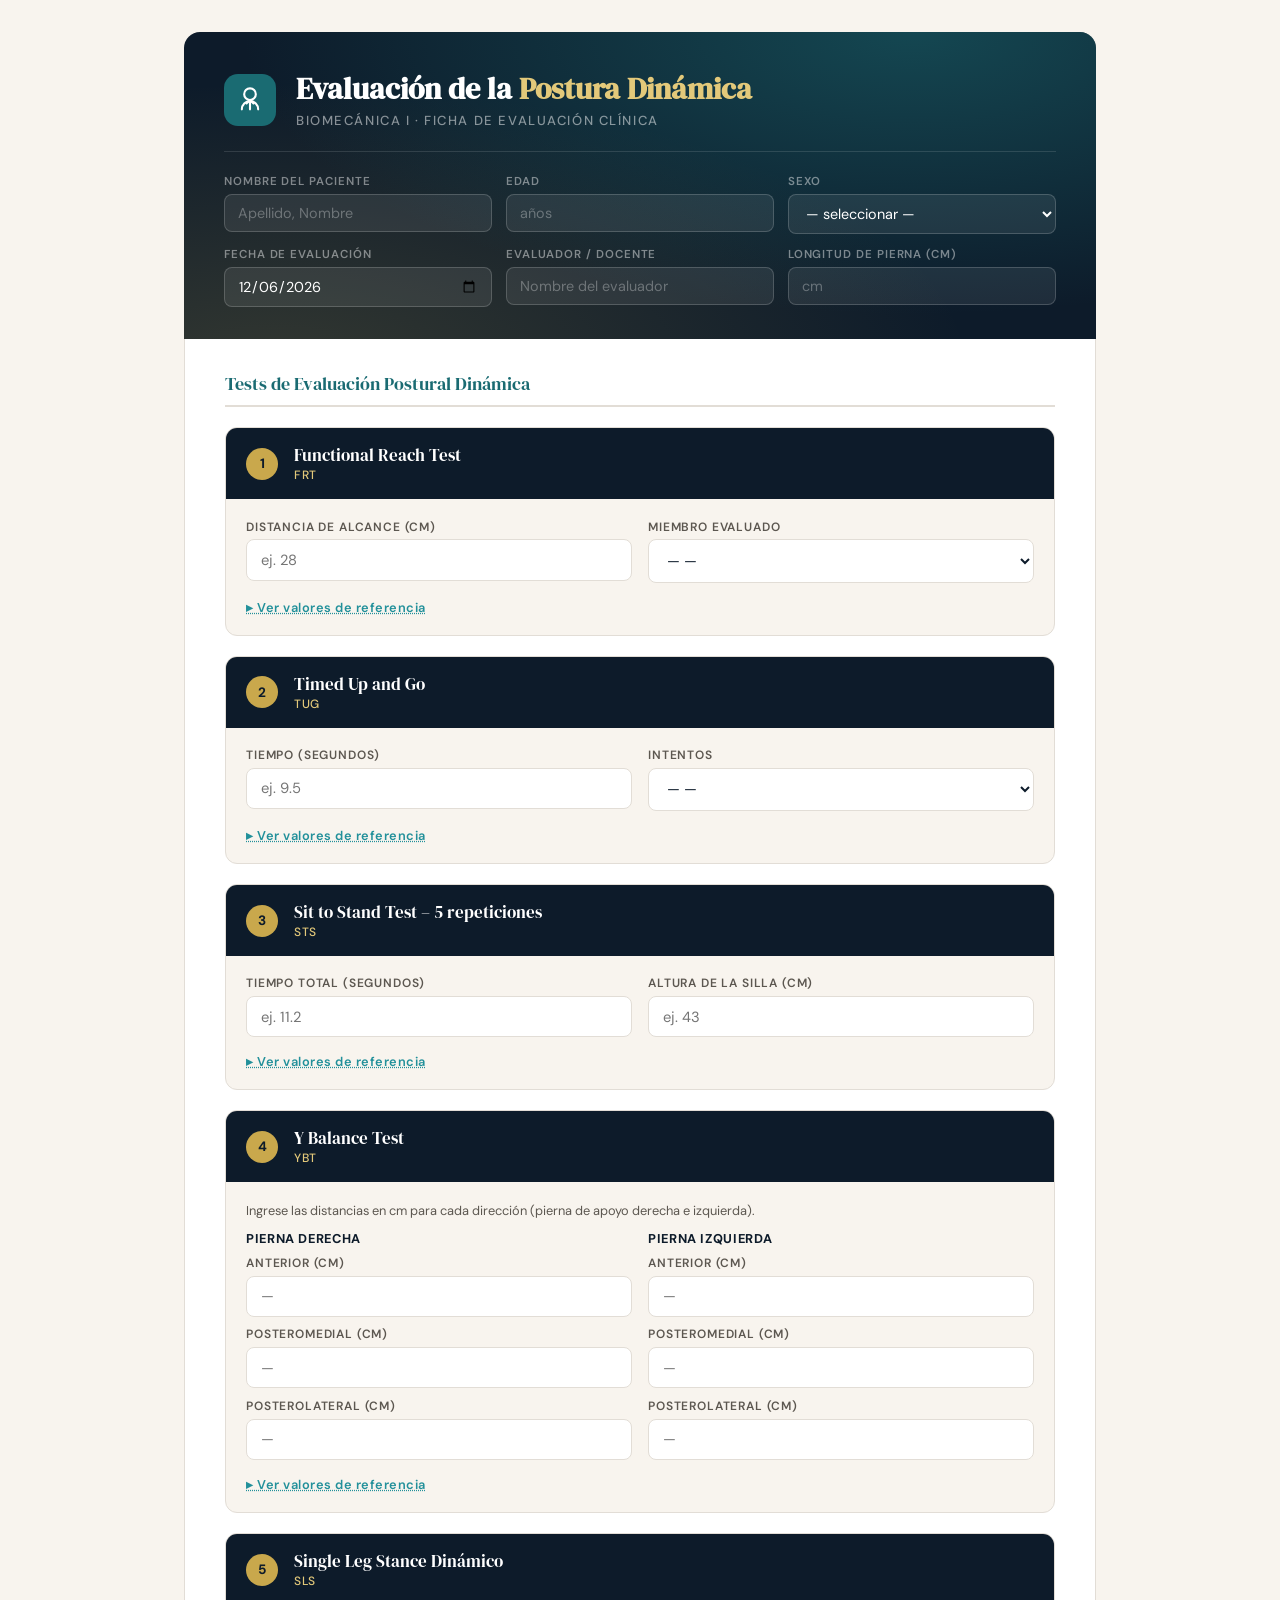
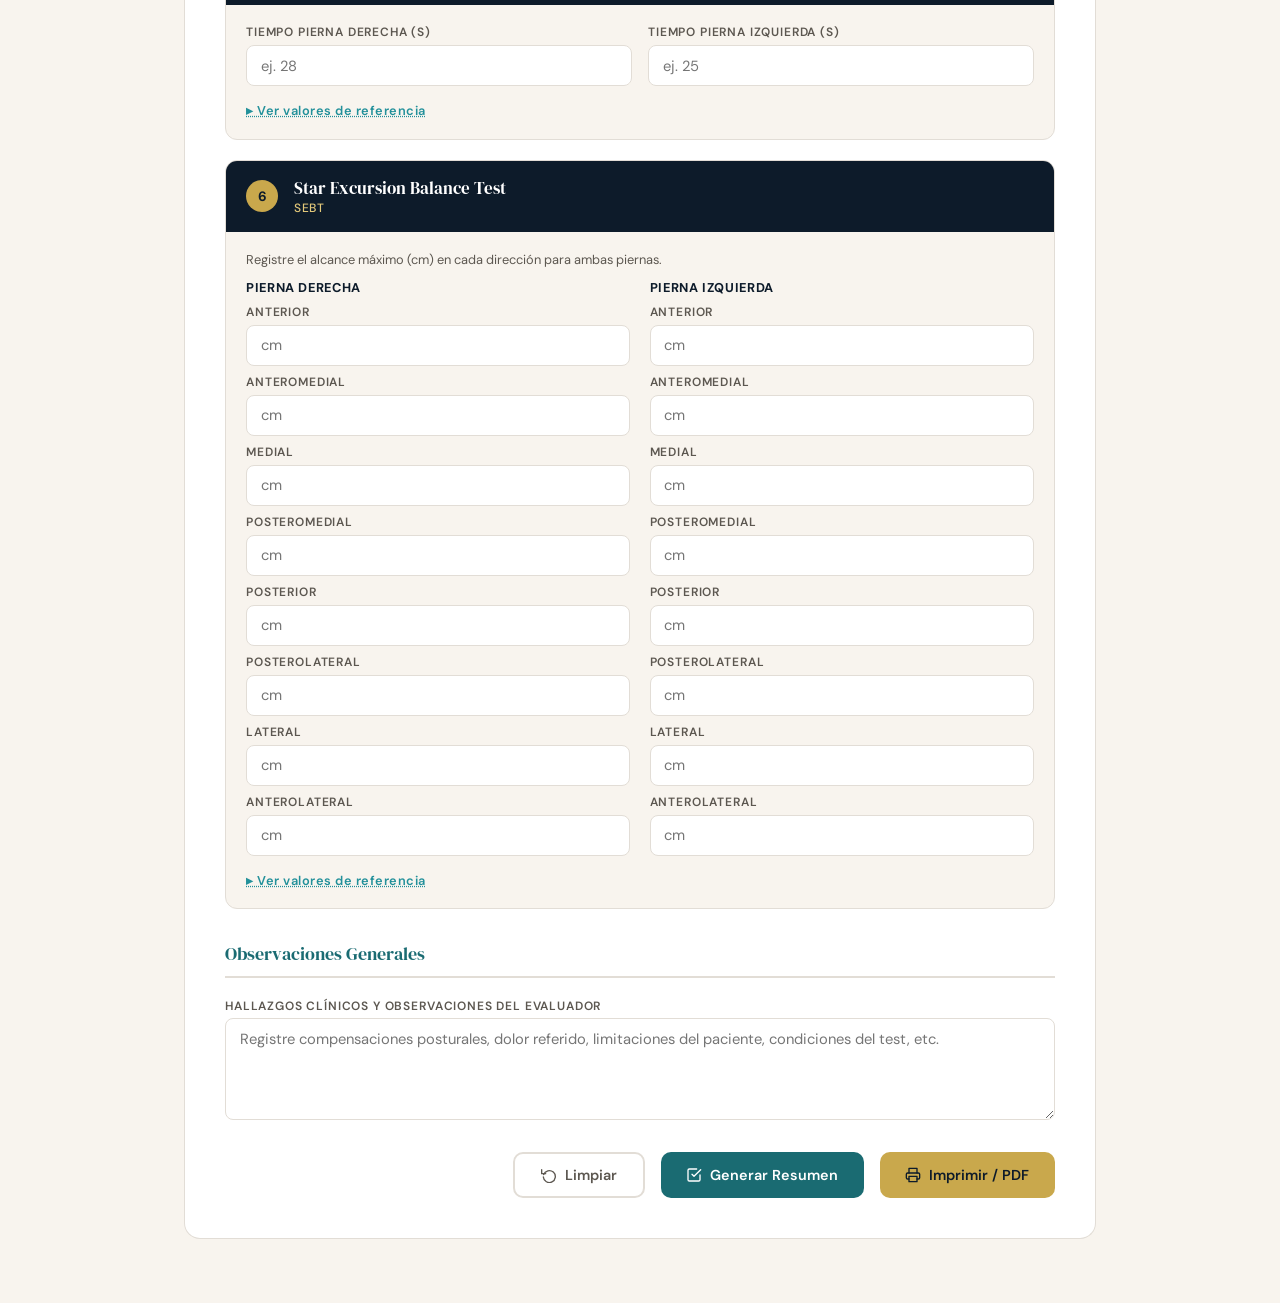
==== evaluacion_postura_dinamica.html @ fb17516e "Add files via upload" ====
<!DOCTYPE html>
<html lang="es">
<head>
<meta charset="UTF-8"/>
<meta name="viewport" content="width=device-width, initial-scale=1.0"/>
<title>Evaluación de la Postura Dinámica – Biomecánica I</title>
<link href="https://fonts.googleapis.com/css2?family=DM+Serif+Display:ital@0;1&family=DM+Sans:wght@300;400;500;600&display=swap" rel="stylesheet"/>
<style>
  :root {
    --navy: #0d1b2a;
    --teal: #1a6b72;
    --teal-light: #22909a;
    --gold: #c9a84c;
    --gold-light: #e3c97a;
    --cream: #f8f4ee;
    --white: #ffffff;
    --gray-100: #f1ede7;
    --gray-200: #e2ddd6;
    --gray-400: #9a9188;
    --gray-600: #5c5750;
    --risk-normal: #1e7a4a;
    --risk-moderate: #b07d15;
    --risk-high: #c0392b;
    --risk-normal-bg: #eaf7f0;
    --risk-moderate-bg: #fdf5e3;
    --risk-high-bg: #fdecea;
  }

  * { box-sizing: border-box; margin: 0; padding: 0; }

  body {
    font-family: 'DM Sans', sans-serif;
    background: var(--cream);
    color: var(--navy);
    min-height: 100vh;
  }

  /* ── PAGE WRAPPER ── */
  .page {
    max-width: 960px;
    margin: 0 auto;
    padding: 2rem 1.5rem 4rem;
  }

  /* ── HEADER ── */
  .header {
    background: var(--navy);
    color: var(--white);
    padding: 2.5rem 2.5rem 2rem;
    border-radius: 16px 16px 0 0;
    position: relative;
    overflow: hidden;
  }
  .header::before {
    content: '';
    position: absolute;
    inset: 0;
    background: radial-gradient(ellipse at 80% 0%, rgba(26,107,114,.55) 0%, transparent 65%),
                radial-gradient(ellipse at 10% 110%, rgba(201,168,76,.2) 0%, transparent 60%);
    pointer-events: none;
  }
  .header-inner { position: relative; z-index: 1; }
  .header-top { display: flex; align-items: center; gap: 1.25rem; margin-bottom: 1.25rem; }
  .header-icon {
    width: 52px; height: 52px;
    background: var(--teal);
    border-radius: 14px;
    display: grid; place-items: center;
    flex-shrink: 0;
  }
  .header-icon svg { width: 28px; height: 28px; }
  .header h1 {
    font-family: 'DM Serif Display', serif;
    font-size: 1.85rem;
    line-height: 1.15;
  }
  .header h1 span { color: var(--gold-light); }
  .header-sub {
    font-size: .82rem;
    font-weight: 500;
    letter-spacing: .12em;
    text-transform: uppercase;
    color: rgba(255,255,255,.5);
    margin-top: .35rem;
  }
  .header-divider {
    height: 1px;
    background: rgba(255,255,255,.12);
    margin: 1.4rem 0;
  }
  .patient-grid {
    display: grid;
    grid-template-columns: repeat(auto-fill, minmax(200px, 1fr));
    gap: .85rem;
  }
  .field-group label {
    display: block;
    font-size: .72rem;
    font-weight: 600;
    letter-spacing: .08em;
    text-transform: uppercase;
    color: rgba(255,255,255,.45);
    margin-bottom: .3rem;
  }
  .field-group input, .field-group select {
    width: 100%;
    background: rgba(255,255,255,.08);
    border: 1px solid rgba(255,255,255,.18);
    border-radius: 8px;
    padding: .55rem .8rem;
    color: var(--white);
    font-family: 'DM Sans', sans-serif;
    font-size: .9rem;
    outline: none;
    transition: border-color .2s, background .2s;
  }
  .field-group input::placeholder { color: rgba(255,255,255,.3); }
  .field-group input:focus, .field-group select:focus {
    border-color: var(--gold);
    background: rgba(255,255,255,.13);
  }
  .field-group select option { color: var(--navy); background: var(--white); }

  /* ── CARD SHELL ── */
  .card-shell {
    background: var(--white);
    border: 1px solid var(--gray-200);
    border-top: none;
    border-radius: 0 0 16px 16px;
    padding: 2rem 2.5rem 2.5rem;
  }

  /* ── SECTION TITLE ── */
  .section-title {
    font-family: 'DM Serif Display', serif;
    font-size: 1.15rem;
    color: var(--teal);
    border-bottom: 2px solid var(--gray-200);
    padding-bottom: .6rem;
    margin: 2rem 0 1.25rem;
  }
  .section-title:first-child { margin-top: 0; }

  /* ── TEST CARD ── */
  .test-card {
    background: var(--cream);
    border: 1px solid var(--gray-200);
    border-radius: 12px;
    margin-bottom: 1.25rem;
    overflow: hidden;
    transition: box-shadow .2s;
  }
  .test-card:hover { box-shadow: 0 4px 18px rgba(13,27,42,.07); }

  .test-header {
    display: flex;
    align-items: center;
    gap: 1rem;
    padding: 1rem 1.25rem;
    background: var(--navy);
    color: var(--white);
  }
  .test-number {
    width: 32px; height: 32px;
    background: var(--gold);
    color: var(--navy);
    border-radius: 50%;
    display: grid; place-items: center;
    font-weight: 700;
    font-size: .85rem;
    flex-shrink: 0;
  }
  .test-name {
    font-family: 'DM Serif Display', serif;
    font-size: 1.05rem;
  }
  .test-abbr {
    font-size: .75rem;
    color: var(--gold-light);
    font-weight: 500;
    letter-spacing: .05em;
  }

  .test-body { padding: 1.2rem 1.25rem; }
  .test-row { display: grid; grid-template-columns: 1fr 1fr; gap: 1rem; }
  @media (max-width: 600px) { .test-row { grid-template-columns: 1fr; } }

  /* ── INPUTS ── */
  .input-wrap { display: flex; flex-direction: column; gap: .3rem; }
  .input-wrap label {
    font-size: .75rem;
    font-weight: 600;
    text-transform: uppercase;
    letter-spacing: .07em;
    color: var(--gray-600);
  }
  .input-wrap input, .input-wrap select, .input-wrap textarea {
    background: var(--white);
    border: 1.5px solid var(--gray-200);
    border-radius: 8px;
    padding: .6rem .85rem;
    font-family: 'DM Sans', sans-serif;
    font-size: .92rem;
    color: var(--navy);
    outline: none;
    transition: border-color .2s, box-shadow .2s;
    width: 100%;
  }
  .input-wrap input:focus, .input-wrap select:focus, .input-wrap textarea:focus {
    border-color: var(--teal);
    box-shadow: 0 0 0 3px rgba(26,107,114,.12);
  }
  .input-wrap textarea { resize: vertical; min-height: 72px; }

  /* ── RISK BADGE ── */
  .risk-display {
    margin-top: .85rem;
    padding: .6rem 1rem;
    border-radius: 8px;
    font-size: .85rem;
    font-weight: 600;
    display: none;
    align-items: center;
    gap: .5rem;
    transition: all .3s;
  }
  .risk-display.visible { display: flex; }
  .risk-display.normal { background: var(--risk-normal-bg); color: var(--risk-normal); border: 1px solid #a8e6c4; }
  .risk-display.moderate { background: var(--risk-moderate-bg); color: var(--risk-moderate); border: 1px solid #f0d08a; }
  .risk-display.high { background: var(--risk-high-bg); color: var(--risk-high); border: 1px solid #f5b7b1; }
  .risk-dot { width: 8px; height: 8px; border-radius: 50%; background: currentColor; flex-shrink:0; }

  /* ── REFERENCE TABLE ── */
  .ref-table-wrap { margin-top: 1rem; }
  .ref-toggle {
    background: none; border: none; cursor: pointer;
    font-family: 'DM Sans', sans-serif;
    font-size: .8rem; font-weight: 600;
    color: var(--teal-light);
    display: flex; align-items: center; gap: .4rem;
    padding: 0; letter-spacing: .04em;
    text-decoration: underline dotted;
  }
  .ref-toggle:hover { color: var(--teal); }
  .ref-table {
    display: none;
    width: 100%;
    border-collapse: collapse;
    font-size: .82rem;
    margin-top: .6rem;
    border-radius: 8px;
    overflow: hidden;
    border: 1px solid var(--gray-200);
  }
  .ref-table.open { display: table; }
  .ref-table th {
    background: var(--navy);
    color: var(--white);
    padding: .45rem .8rem;
    text-align: left;
    font-weight: 600;
    font-size: .75rem;
    letter-spacing: .06em;
    text-transform: uppercase;
  }
  .ref-table td {
    padding: .4rem .8rem;
    border-bottom: 1px solid var(--gray-200);
    background: var(--white);
  }
  .ref-table tr:last-child td { border-bottom: none; }
  .ref-table .tag-normal { color: var(--risk-normal); font-weight: 600; }
  .ref-table .tag-moderate { color: var(--risk-moderate); font-weight: 600; }
  .ref-table .tag-high { color: var(--risk-high); font-weight: 600; }

  /* ── OBSERVATIONS ── */
  .obs-section { margin-top: 2rem; }

  /* ── ACTIONS ── */
  .actions {
    display: flex;
    gap: 1rem;
    justify-content: flex-end;
    margin-top: 2rem;
    flex-wrap: wrap;
  }
  .btn {
    display: inline-flex;
    align-items: center;
    gap: .5rem;
    padding: .75rem 1.6rem;
    border-radius: 10px;
    font-family: 'DM Sans', sans-serif;
    font-size: .9rem;
    font-weight: 600;
    cursor: pointer;
    border: none;
    transition: transform .15s, box-shadow .15s;
  }
  .btn:hover { transform: translateY(-2px); box-shadow: 0 6px 20px rgba(0,0,0,.15); }
  .btn:active { transform: translateY(0); }
  .btn-outline {
    background: var(--white);
    border: 2px solid var(--gray-200);
    color: var(--gray-600);
  }
  .btn-outline:hover { border-color: var(--gray-400); }
  .btn-teal {
    background: var(--teal);
    color: var(--white);
  }
  .btn-gold {
    background: var(--gold);
    color: var(--navy);
  }

  /* ── TOAST ── */
  .toast {
    position: fixed;
    bottom: 2rem; right: 2rem;
    background: var(--navy);
    color: var(--white);
    padding: .85rem 1.4rem;
    border-radius: 10px;
    font-size: .9rem;
    font-weight: 500;
    display: flex; align-items: center; gap: .6rem;
    box-shadow: 0 8px 30px rgba(0,0,0,.2);
    transform: translateY(120%);
    opacity: 0;
    transition: all .35s cubic-bezier(.34,1.56,.64,1);
    z-index: 100;
  }
  .toast.show { transform: translateY(0); opacity: 1; }

  /* ── SUMMARY BOX ── */
  .summary-box {
    background: var(--navy);
    color: var(--white);
    border-radius: 12px;
    padding: 1.5rem;
    margin-top: 2rem;
    display: none;
  }
  .summary-box.visible { display: block; }
  .summary-box h3 {
    font-family: 'DM Serif Display', serif;
    font-size: 1.1rem;
    margin-bottom: 1rem;
    color: var(--gold-light);
  }
  .summary-grid { display: grid; grid-template-columns: repeat(auto-fill, minmax(160px, 1fr)); gap: .75rem; }
  .summary-item {
    background: rgba(255,255,255,.07);
    border-radius: 8px;
    padding: .7rem .85rem;
  }
  .summary-item .si-name { font-size: .72rem; font-weight: 600; color: rgba(255,255,255,.45); text-transform: uppercase; letter-spacing: .07em; margin-bottom: .3rem; }
  .summary-item .si-value { font-size: .98rem; font-weight: 600; }
  .summary-item .si-risk { font-size: .78rem; margin-top: .2rem; }
  .si-risk.normal { color: #6ee7aa; }
  .si-risk.moderate { color: var(--gold-light); }
  .si-risk.high { color: #f8a0a0; }

  /* ── PRINT ── */
  @media print {
    body { background: #fff; }
    .page { padding: 0; max-width: 100%; }
    .btn, .actions, .ref-toggle { display: none !important; }
    .header { border-radius: 0; }
    .card-shell { border-radius: 0; }
    .test-card { break-inside: avoid; }
    .ref-table { display: table !important; }
    .summary-box { break-inside: avoid; }
    .toast { display: none !important; }
  }
</style>
</head>
<body>
<div class="page">

  <!-- ═══ HEADER ═══ -->
  <header class="header">
    <div class="header-inner">
      <div class="header-top">
        <div class="header-icon">
          <svg viewBox="0 0 24 24" fill="none" stroke="white" stroke-width="1.8" stroke-linecap="round" stroke-linejoin="round">
            <path d="M12 2a5 5 0 0 1 5 5 5 5 0 0 1-5 5 5 5 0 0 1-5-5 5 5 0 0 1 5-5z"/>
            <path d="M5 20a7 7 0 0 1 14 0"/>
            <line x1="12" y1="12" x2="12" y2="20"/>
            <line x1="9" y1="15" x2="12" y2="12"/>
            <line x1="15" y1="15" x2="12" y2="12"/>
          </svg>
        </div>
        <div>
          <h1>Evaluación de la <span>Postura Dinámica</span></h1>
          <div class="header-sub">Biomecánica I · Ficha de Evaluación Clínica</div>
        </div>
      </div>

      <div class="header-divider"></div>

      <div class="patient-grid">
        <div class="field-group">
          <label>Nombre del Paciente</label>
          <input type="text" id="pat-name" placeholder="Apellido, Nombre"/>
        </div>
        <div class="field-group">
          <label>Edad</label>
          <input type="number" id="pat-age" placeholder="años" min="0" max="120"/>
        </div>
        <div class="field-group">
          <label>Sexo</label>
          <select id="pat-sex">
            <option value="">— seleccionar —</option>
            <option>Masculino</option>
            <option>Femenino</option>
            <option>Otro</option>
          </select>
        </div>
        <div class="field-group">
          <label>Fecha de Evaluación</label>
          <input type="date" id="pat-date"/>
        </div>
        <div class="field-group">
          <label>Evaluador / Docente</label>
          <input type="text" id="pat-eval" placeholder="Nombre del evaluador"/>
        </div>
        <div class="field-group">
          <label>Longitud de pierna (cm)</label>
          <input type="number" id="leg-length" placeholder="cm" min="0" step="0.1" oninput="updateYBalance()"/>
        </div>
      </div>
    </div>
  </header>

  <!-- ═══ BODY ═══ -->
  <div class="card-shell">
    <div class="section-title">Tests de Evaluación Postural Dinámica</div>

    <!-- ─── 1. FRT ─── -->
    <div class="test-card">
      <div class="test-header">
        <div class="test-number">1</div>
        <div>
          <div class="test-name">Functional Reach Test</div>
          <div class="test-abbr">FRT</div>
        </div>
      </div>
      <div class="test-body">
        <div class="test-row">
          <div class="input-wrap">
            <label>Distancia de alcance (cm)</label>
            <input type="number" id="frt-val" placeholder="ej. 28" step="0.1" oninput="evaluate('frt')"/>
          </div>
          <div class="input-wrap">
            <label>Miembro evaluado</label>
            <select id="frt-side">
              <option value="">— —</option>
              <option>Derecho</option>
              <option>Izquierdo</option>
              <option>Bilateral</option>
            </select>
          </div>
        </div>
        <div class="risk-display" id="frt-risk"></div>
        <div class="ref-table-wrap">
          <button class="ref-toggle" onclick="toggleRef('frt-ref')">▸ Ver valores de referencia</button>
          <table class="ref-table" id="frt-ref">
            <thead><tr><th>Rango</th><th>Clasificación</th></tr></thead>
            <tbody>
              <tr><td>≥ 25 cm</td><td class="tag-normal">Normal</td></tr>
              <tr><td>15 – 25 cm</td><td class="tag-moderate">Riesgo moderado</td></tr>
              <tr><td>&lt; 15 cm</td><td class="tag-high">Alto riesgo</td></tr>
            </tbody>
          </table>
        </div>
      </div>
    </div>

    <!-- ─── 2. TUG ─── -->
    <div class="test-card">
      <div class="test-header">
        <div class="test-number">2</div>
        <div>
          <div class="test-name">Timed Up and Go</div>
          <div class="test-abbr">TUG</div>
        </div>
      </div>
      <div class="test-body">
        <div class="test-row">
          <div class="input-wrap">
            <label>Tiempo (segundos)</label>
            <input type="number" id="tug-val" placeholder="ej. 9.5" step="0.1" oninput="evaluate('tug')"/>
          </div>
          <div class="input-wrap">
            <label>Intentos</label>
            <select id="tug-attempts">
              <option value="">— —</option>
              <option>1 intento</option>
              <option>2 intentos (promedio)</option>
              <option>3 intentos (promedio)</option>
            </select>
          </div>
        </div>
        <div class="risk-display" id="tug-risk"></div>
        <div class="ref-table-wrap">
          <button class="ref-toggle" onclick="toggleRef('tug-ref')">▸ Ver valores de referencia</button>
          <table class="ref-table" id="tug-ref">
            <thead><tr><th>Rango</th><th>Clasificación</th></tr></thead>
            <tbody>
              <tr><td>&lt; 10 s</td><td class="tag-normal">Normal</td></tr>
              <tr><td>10 – 20 s</td><td class="tag-moderate">Riesgo leve</td></tr>
              <tr><td>&gt; 20 s</td><td class="tag-high">Riesgo alto</td></tr>
            </tbody>
          </table>
        </div>
      </div>
    </div>

    <!-- ─── 3. STS ─── -->
    <div class="test-card">
      <div class="test-header">
        <div class="test-number">3</div>
        <div>
          <div class="test-name">Sit to Stand Test – 5 repeticiones</div>
          <div class="test-abbr">STS</div>
        </div>
      </div>
      <div class="test-body">
        <div class="test-row">
          <div class="input-wrap">
            <label>Tiempo total (segundos)</label>
            <input type="number" id="sts-val" placeholder="ej. 11.2" step="0.1" oninput="evaluate('sts')"/>
          </div>
          <div class="input-wrap">
            <label>Altura de la silla (cm)</label>
            <input type="number" id="sts-chair" placeholder="ej. 43" step="1"/>
          </div>
        </div>
        <div class="risk-display" id="sts-risk"></div>
        <div class="ref-table-wrap">
          <button class="ref-toggle" onclick="toggleRef('sts-ref')">▸ Ver valores de referencia</button>
          <table class="ref-table" id="sts-ref">
            <thead><tr><th>Rango</th><th>Clasificación</th></tr></thead>
            <tbody>
              <tr><td>&lt; 12 s</td><td class="tag-normal">Normal</td></tr>
              <tr><td>12 – 15 s</td><td class="tag-moderate">Riesgo leve</td></tr>
              <tr><td>&gt; 15 s</td><td class="tag-high">Déficit funcional</td></tr>
            </tbody>
          </table>
        </div>
      </div>
    </div>

    <!-- ─── 4. Y Balance ─── -->
    <div class="test-card">
      <div class="test-header">
        <div class="test-number">4</div>
        <div>
          <div class="test-name">Y Balance Test</div>
          <div class="test-abbr">YBT</div>
        </div>
      </div>
      <div class="test-body">
        <div style="margin-bottom:.7rem;font-size:.8rem;color:var(--gray-600);">Ingrese las distancias en cm para cada dirección (pierna de apoyo derecha e izquierda).</div>
        <div style="display:grid;grid-template-columns:1fr 1fr;gap:1rem;">
          <div>
            <div style="font-weight:700;font-size:.8rem;color:var(--navy);margin-bottom:.5rem;text-transform:uppercase;letter-spacing:.05em;">Pierna Derecha</div>
            <div class="input-wrap" style="margin-bottom:.6rem">
              <label>Anterior (cm)</label>
              <input type="number" id="ybt-r-ant" step="0.1" placeholder="—" oninput="updateYBalance()"/>
            </div>
            <div class="input-wrap" style="margin-bottom:.6rem">
              <label>Posteromedial (cm)</label>
              <input type="number" id="ybt-r-pm" step="0.1" placeholder="—" oninput="updateYBalance()"/>
            </div>
            <div class="input-wrap">
              <label>Posterolateral (cm)</label>
              <input type="number" id="ybt-r-pl" step="0.1" placeholder="—" oninput="updateYBalance()"/>
            </div>
          </div>
          <div>
            <div style="font-weight:700;font-size:.8rem;color:var(--navy);margin-bottom:.5rem;text-transform:uppercase;letter-spacing:.05em;">Pierna Izquierda</div>
            <div class="input-wrap" style="margin-bottom:.6rem">
              <label>Anterior (cm)</label>
              <input type="number" id="ybt-l-ant" step="0.1" placeholder="—" oninput="updateYBalance()"/>
            </div>
            <div class="input-wrap" style="margin-bottom:.6rem">
              <label>Posteromedial (cm)</label>
              <input type="number" id="ybt-l-pm" step="0.1" placeholder="—" oninput="updateYBalance()"/>
            </div>
            <div class="input-wrap">
              <label>Posterolateral (cm)</label>
              <input type="number" id="ybt-l-pl" step="0.1" placeholder="—" oninput="updateYBalance()"/>
            </div>
          </div>
        </div>
        <div class="risk-display" id="ybt-risk"></div>
        <div id="ybt-pct" style="margin-top:.6rem;font-size:.84rem;color:var(--gray-600);display:none;"></div>
        <div class="ref-table-wrap">
          <button class="ref-toggle" onclick="toggleRef('ybt-ref')">▸ Ver valores de referencia</button>
          <table class="ref-table" id="ybt-ref">
            <thead><tr><th>Condición</th><th>Clasificación</th></tr></thead>
            <tbody>
              <tr><td>≥ 90% long. pierna</td><td class="tag-normal">Normal</td></tr>
              <tr><td>&lt; 90% long. pierna</td><td class="tag-high">Déficit</td></tr>
              <tr><td>Asimetría &gt; 4 cm (anterior)</td><td class="tag-high">Riesgo de lesión</td></tr>
            </tbody>
          </table>
        </div>
      </div>
    </div>

    <!-- ─── 5. Single Leg Stance ─── -->
    <div class="test-card">
      <div class="test-header">
        <div class="test-number">5</div>
        <div>
          <div class="test-name">Single Leg Stance Dinámico</div>
          <div class="test-abbr">SLS</div>
        </div>
      </div>
      <div class="test-body">
        <div class="test-row">
          <div class="input-wrap">
            <label>Tiempo pierna derecha (s)</label>
            <input type="number" id="sls-r" placeholder="ej. 28" step="0.1" oninput="evaluate('sls')"/>
          </div>
          <div class="input-wrap">
            <label>Tiempo pierna izquierda (s)</label>
            <input type="number" id="sls-l" placeholder="ej. 25" step="0.1" oninput="evaluate('sls')"/>
          </div>
        </div>
        <div class="risk-display" id="sls-risk"></div>
        <div class="ref-table-wrap">
          <button class="ref-toggle" onclick="toggleRef('sls-ref')">▸ Ver valores de referencia</button>
          <table class="ref-table" id="sls-ref">
            <thead><tr><th>Rango</th><th>Clasificación</th></tr></thead>
            <tbody>
              <tr><td>≥ 30 s</td><td class="tag-normal">Normal</td></tr>
              <tr><td>20 – 29 s</td><td class="tag-moderate">Déficit leve</td></tr>
              <tr><td>&lt; 20 s</td><td class="tag-high">Déficit significativo</td></tr>
              <tr><td>&lt; 10 s</td><td class="tag-high">Alto riesgo</td></tr>
            </tbody>
          </table>
        </div>
      </div>
    </div>

    <!-- ─── 6. SEBT ─── -->
    <div class="test-card">
      <div class="test-header">
        <div class="test-number">6</div>
        <div>
          <div class="test-name">Star Excursion Balance Test</div>
          <div class="test-abbr">SEBT</div>
        </div>
      </div>
      <div class="test-body">
        <div style="margin-bottom:.7rem;font-size:.8rem;color:var(--gray-600);">Registre el alcance máximo (cm) en cada dirección para ambas piernas.</div>
        <div style="display:grid;grid-template-columns:1fr 1fr;gap:1.2rem;">
          <div>
            <div style="font-weight:700;font-size:.8rem;color:var(--navy);margin-bottom:.5rem;text-transform:uppercase;letter-spacing:.05em;">Pierna Derecha</div>
            <div class="input-wrap" style="margin-bottom:.5rem"><label>Anterior</label><input type="number" id="sebt-r-ant" step="0.1" placeholder="cm" oninput="evaluateSEBT()"/></div>
            <div class="input-wrap" style="margin-bottom:.5rem"><label>Anteromedial</label><input type="number" id="sebt-r-am" step="0.1" placeholder="cm" oninput="evaluateSEBT()"/></div>
            <div class="input-wrap" style="margin-bottom:.5rem"><label>Medial</label><input type="number" id="sebt-r-m" step="0.1" placeholder="cm" oninput="evaluateSEBT()"/></div>
            <div class="input-wrap" style="margin-bottom:.5rem"><label>Posteromedial</label><input type="number" id="sebt-r-pm" step="0.1" placeholder="cm" oninput="evaluateSEBT()"/></div>
            <div class="input-wrap" style="margin-bottom:.5rem"><label>Posterior</label><input type="number" id="sebt-r-p" step="0.1" placeholder="cm" oninput="evaluateSEBT()"/></div>
            <div class="input-wrap" style="margin-bottom:.5rem"><label>Posterolateral</label><input type="number" id="sebt-r-pl" step="0.1" placeholder="cm" oninput="evaluateSEBT()"/></div>
            <div class="input-wrap" style="margin-bottom:.5rem"><label>Lateral</label><input type="number" id="sebt-r-l" step="0.1" placeholder="cm" oninput="evaluateSEBT()"/></div>
            <div class="input-wrap"><label>Anterolateral</label><input type="number" id="sebt-r-al" step="0.1" placeholder="cm" oninput="evaluateSEBT()"/></div>
          </div>
          <div>
            <div style="font-weight:700;font-size:.8rem;color:var(--navy);margin-bottom:.5rem;text-transform:uppercase;letter-spacing:.05em;">Pierna Izquierda</div>
            <div class="input-wrap" style="margin-bottom:.5rem"><label>Anterior</label><input type="number" id="sebt-l-ant" step="0.1" placeholder="cm" oninput="evaluateSEBT()"/></div>
            <div class="input-wrap" style="margin-bottom:.5rem"><label>Anteromedial</label><input type="number" id="sebt-l-am" step="0.1" placeholder="cm" oninput="evaluateSEBT()"/></div>
            <div class="input-wrap" style="margin-bottom:.5rem"><label>Medial</label><input type="number" id="sebt-l-m" step="0.1" placeholder="cm" oninput="evaluateSEBT()"/></div>
            <div class="input-wrap" style="margin-bottom:.5rem"><label>Posteromedial</label><input type="number" id="sebt-l-pm" step="0.1" placeholder="cm" oninput="evaluateSEBT()"/></div>
            <div class="input-wrap" style="margin-bottom:.5rem"><label>Posterior</label><input type="number" id="sebt-l-p" step="0.1" placeholder="cm" oninput="evaluateSEBT()"/></div>
            <div class="input-wrap" style="margin-bottom:.5rem"><label>Posterolateral</label><input type="number" id="sebt-l-pl" step="0.1" placeholder="cm" oninput="evaluateSEBT()"/></div>
            <div class="input-wrap" style="margin-bottom:.5rem"><label>Lateral</label><input type="number" id="sebt-l-l" step="0.1" placeholder="cm" oninput="evaluateSEBT()"/></div>
            <div class="input-wrap"><label>Anterolateral</label><input type="number" id="sebt-l-al" step="0.1" placeholder="cm" oninput="evaluateSEBT()"/></div>
          </div>
        </div>
        <div class="risk-display" id="sebt-risk"></div>
        <div class="ref-table-wrap">
          <button class="ref-toggle" onclick="toggleRef('sebt-ref')">▸ Ver valores de referencia</button>
          <table class="ref-table" id="sebt-ref">
            <thead><tr><th>Condición</th><th>Clasificación</th></tr></thead>
            <tbody>
              <tr><td>Asimetría &gt; 4 cm en cualquier dirección</td><td class="tag-high">Riesgo de lesión</td></tr>
              <tr><td>Alcances reducidos bilateralmente</td><td class="tag-moderate">Déficit funcional</td></tr>
              <tr><td>Alcances simétricos y adecuados</td><td class="tag-normal">Normal</td></tr>
            </tbody>
          </table>
        </div>
      </div>
    </div>

    <!-- ─── Observaciones ─── -->
    <div class="obs-section">
      <div class="section-title">Observaciones Generales</div>
      <div class="input-wrap">
        <label>Hallazgos clínicos y observaciones del evaluador</label>
        <textarea id="obs-text" rows="4" placeholder="Registre compensaciones posturales, dolor referido, limitaciones del paciente, condiciones del test, etc."></textarea>
      </div>
    </div>

    <!-- ─── Resumen ─── -->
    <div class="summary-box" id="summary-box">
      <h3>⊕ Resumen de Resultados</h3>
      <div class="summary-grid" id="summary-grid"></div>
    </div>

    <!-- ─── Acciones ─── -->
    <div class="actions">
      <button class="btn btn-outline" onclick="clearForm()">
        <svg width="16" height="16" viewBox="0 0 24 24" fill="none" stroke="currentColor" stroke-width="2" stroke-linecap="round" stroke-linejoin="round"><polyline points="1 4 1 10 7 10"/><path d="M3.51 15a9 9 0 1 0 .49-3.61"/></svg>
        Limpiar
      </button>
      <button class="btn btn-teal" onclick="generateSummary()">
        <svg width="16" height="16" viewBox="0 0 24 24" fill="none" stroke="currentColor" stroke-width="2" stroke-linecap="round" stroke-linejoin="round"><polyline points="9 11 12 14 22 4"/><path d="M21 12v7a2 2 0 0 1-2 2H5a2 2 0 0 1-2-2V5a2 2 0 0 1 2-2h11"/></svg>
        Generar Resumen
      </button>
      <button class="btn btn-gold" onclick="printPDF()">
        <svg width="16" height="16" viewBox="0 0 24 24" fill="none" stroke="currentColor" stroke-width="2" stroke-linecap="round" stroke-linejoin="round"><polyline points="6 9 6 2 18 2 18 9"/><path d="M6 18H4a2 2 0 0 1-2-2v-5a2 2 0 0 1 2-2h16a2 2 0 0 1 2 2v5a2 2 0 0 1-2 2h-2"/><rect x="6" y="14" width="12" height="8"/></svg>
        Imprimir / PDF
      </button>
    </div>

  </div><!-- end card-shell -->
</div><!-- end page -->

<!-- TOAST -->
<div class="toast" id="toast"></div>

<script>
// ── Set today's date ──
document.getElementById('pat-date').value = new Date().toISOString().split('T')[0];

// ── Toggle reference tables ──
function toggleRef(id) {
  const t = document.getElementById(id);
  const btn = t.previousElementSibling;
  const open = t.classList.toggle('open');
  btn.textContent = (open ? '▾' : '▸') + ' Ver valores de referencia';
}

// ── Risk display helper ──
function showRisk(el, level, text) {
  const icons = { normal: '✓', moderate: '⚠', high: '✕' };
  el.className = 'risk-display visible ' + level;
  el.innerHTML = `<span class="risk-dot"></span><strong>${icons[level]}</strong> ${text}`;
}

// ── FRT ──
function evalFRT(v) {
  if (v >= 25) return ['normal', 'Normal (≥ 25 cm)'];
  if (v >= 15) return ['moderate', 'Riesgo moderado (15–25 cm)'];
  return ['high', 'Alto riesgo (< 15 cm)'];
}

// ── TUG ──
function evalTUG(v) {
  if (v < 10) return ['normal', 'Normal (< 10 s)'];
  if (v <= 20) return ['moderate', 'Riesgo leve (10–20 s)'];
  return ['high', 'Riesgo alto (> 20 s)'];
}

// ── STS ──
function evalSTS(v) {
  if (v < 12) return ['normal', 'Normal (< 12 s)'];
  if (v <= 15) return ['moderate', 'Riesgo leve (12–15 s)'];
  return ['high', 'Déficit funcional (> 15 s)'];
}

// ── SLS ──
function evalSLS(v) {
  if (v >= 30) return ['normal', 'Normal (≥ 30 s)'];
  if (v >= 20) return ['moderate', 'Déficit leve (20–29 s)'];
  if (v >= 10) return ['high', 'Déficit significativo (< 20 s)'];
  return ['high', 'Alto riesgo (< 10 s)'];
}

// ── Generic evaluate ──
function evaluate(test) {
  const evalFns = { frt: evalFRT, tug: evalTUG, sts: evalSTS };
  const inputIds = { frt: 'frt-val', tug: 'tug-val', sts: 'sts-val' };
  const riskId = test + '-risk';

  if (test === 'sls') { evaluateSLS(); return; }

  const val = parseFloat(document.getElementById(inputIds[test]).value);
  const el = document.getElementById(riskId);
  if (isNaN(val)) { el.className = 'risk-display'; return; }
  const [level, text] = evalFns[test](val);
  showRisk(el, level, text);
}

// ── SLS ──
function evaluateSLS() {
  const r = parseFloat(document.getElementById('sls-r').value);
  const l = parseFloat(document.getElementById('sls-l').value);
  const el = document.getElementById('sls-risk');
  const vals = [r, l].filter(v => !isNaN(v));
  if (vals.length === 0) { el.className = 'risk-display'; return; }
  const worst = Math.min(...vals);
  const [level, text] = evalSLS(worst);
  const side = isNaN(r) ? 'Izq' : isNaN(l) ? 'Der' : (r < l ? 'Derecha peor' : l < r ? 'Izquierda peor' : 'Simétrico');
  showRisk(el, level, text + ` · ${side}`);
}

// ── Y Balance ──
function updateYBalance() {
  const ll = parseFloat(document.getElementById('leg-length').value);
  const fields = ['ybt-r-ant','ybt-r-pm','ybt-r-pl','ybt-l-ant','ybt-l-pm','ybt-l-pl'];
  const vals = fields.map(id => parseFloat(document.getElementById(id).value));
  const el = document.getElementById('ybt-risk');
  const pctEl = document.getElementById('ybt-pct');

  const rAnt = vals[0], lAnt = vals[3];
  const anyVal = vals.some(v => !isNaN(v));
  if (!anyVal) { el.className = 'risk-display'; pctEl.style.display='none'; return; }

  let msgs = [], level = 'normal';

  // Asymmetry in anterior
  if (!isNaN(rAnt) && !isNaN(lAnt)) {
    const diff = Math.abs(rAnt - lAnt);
    if (diff > 4) { msgs.push(`Asimetría anterior: ${diff.toFixed(1)} cm > 4 cm`); level = 'high'; }
  }

  // % leg length
  if (!isNaN(ll) && ll > 0) {
    let pctLines = [];
    const sides = [
      {name:'Der', a:vals[0], pm:vals[1], pl:vals[2]},
      {name:'Izq', a:vals[3], pm:vals[4], pl:vals[5]}
    ];
    sides.forEach(s => {
      const measured = [s.a, s.pm, s.pl].filter(v => !isNaN(v));
      if (measured.length > 0) {
        const avg = measured.reduce((a,b)=>a+b,0)/measured.length;
        const pct = (avg/ll)*100;
        pctLines.push(`${s.name}: ${pct.toFixed(1)}%`);
        if (pct < 90 && level !== 'high') level = 'high';
      }
    });
    pctEl.textContent = '% Long. pierna — ' + pctLines.join(' | ');
    pctEl.style.display = 'block';
  } else { pctEl.style.display='none'; }

  if (msgs.length === 0 && level === 'normal') msgs.push('Sin asimetrías detectadas');
  showRisk(el, level, msgs.join(' · '));
}

// ── SEBT ──
function evaluateSEBT() {
  const dirs = ['ant','am','m','pm','p','pl','l','al'];
  const rVals = dirs.map(d => parseFloat(document.getElementById('sebt-r-'+d).value));
  const lVals = dirs.map(d => parseFloat(document.getElementById('sebt-l-'+d).value));
  const el = document.getElementById('sebt-risk');

  const hasAny = [...rVals,...lVals].some(v => !isNaN(v));
  if (!hasAny) { el.className='risk-display'; return; }

  let asymDirs = [];
  dirs.forEach((d,i) => {
    if (!isNaN(rVals[i]) && !isNaN(lVals[i])) {
      const diff = Math.abs(rVals[i]-lVals[i]);
      if (diff > 4) asymDirs.push(d.toUpperCase()+'('+diff.toFixed(1)+'cm)');
    }
  });

  if (asymDirs.length > 0) {
    showRisk(el, 'high', 'Asimetría > 4 cm en: ' + asymDirs.join(', '));
  } else {
    showRisk(el, 'normal', 'Sin asimetrías significativas detectadas');
  }
}

// ── Summary ──
function getRiskLabel(level) {
  if (level === 'normal') return 'Normal';
  if (level === 'moderate') return 'Riesgo leve/moderado';
  return 'Riesgo alto / Déficit';
}

function generateSummary() {
  const tests = [
    { id:'frt', name:'FRT', getVal:()=>document.getElementById('frt-val').value, getLevel:()=>{
      const v=parseFloat(document.getElementById('frt-val').value);
      if(isNaN(v))return null;return evalFRT(v);
    }},
    { id:'tug', name:'TUG', getVal:()=>document.getElementById('tug-val').value+'s', getLevel:()=>{
      const v=parseFloat(document.getElementById('tug-val').value);
      if(isNaN(v))return null;return evalTUG(v);
    }},
    { id:'sts', name:'STS', getVal:()=>document.getElementById('sts-val').value+'s', getLevel:()=>{
      const v=parseFloat(document.getElementById('sts-val').value);
      if(isNaN(v))return null;return evalSTS(v);
    }},
    { id:'sls', name:'SLS', getVal:()=>{
      const r=document.getElementById('sls-r').value,l=document.getElementById('sls-l').value;
      return [r?'Der:'+r+'s':'',l?'Izq:'+l+'s':''].filter(Boolean).join(' ');
    }, getLevel:()=>{
      const r=parseFloat(document.getElementById('sls-r').value),l=parseFloat(document.getElementById('sls-l').value);
      const vals=[r,l].filter(v=>!isNaN(v));if(vals.length===0)return null;
      return evalSLS(Math.min(...vals));
    }},
    { id:'ybt', name:'Y Balance', getVal:()=>'Ver detalle', getLevel:()=>{
      const el=document.getElementById('ybt-risk');
      if(!el.classList.contains('visible'))return null;
      if(el.classList.contains('high'))return['high','Déficit / Asimetría'];
      if(el.classList.contains('moderate'))return['moderate','Moderado'];
      return['normal','Normal'];
    }},
    { id:'sebt', name:'SEBT', getVal:()=>'Ver detalle', getLevel:()=>{
      const el=document.getElementById('sebt-risk');
      if(!el.classList.contains('visible'))return null;
      if(el.classList.contains('high'))return['high','Asimetría detectada'];
      return['normal','Sin asimetría'];
    }},
  ];

  const grid = document.getElementById('summary-grid');
  grid.innerHTML = '';
  let hasData = false;

  tests.forEach(t => {
    const result = t.getLevel();
    if (!result) return;
    hasData = true;
    const [level, label] = result;
    const val = t.getVal();
    const item = document.createElement('div');
    item.className = 'summary-item';
    item.innerHTML = `<div class="si-name">${t.name}</div><div class="si-value">${val || '—'}</div><div class="si-risk ${level}">${getRiskLabel(level)}</div>`;
    grid.appendChild(item);
  });

  const box = document.getElementById('summary-box');
  if (hasData) {
    box.classList.add('visible');
    box.scrollIntoView({behavior:'smooth', block:'nearest'});
    showToast('✓ Resumen generado');
  } else {
    showToast('⚠ Ingrese al menos un valor para generar el resumen');
  }
}

// ── Print ──
function printPDF() {
  // Open all ref tables for print
  document.querySelectorAll('.ref-table').forEach(t => t.classList.add('open'));
  generateSummary();
  setTimeout(() => window.print(), 300);
}

// ── Clear ──
function clearForm() {
  if (!confirm('¿Desea limpiar todos los datos del formulario?')) return;
  document.querySelectorAll('input:not([type=date]), select, textarea').forEach(el => { el.value = ''; });
  document.querySelectorAll('.risk-display').forEach(el => el.className = 'risk-display');
  document.getElementById('ybt-pct').style.display = 'none';
  document.getElementById('summary-box').classList.remove('visible');
  document.getElementById('pat-date').value = new Date().toISOString().split('T')[0];
  showToast('Formulario limpiado');
}

// ── Toast ──
function showToast(msg) {
  const t = document.getElementById('toast');
  t.textContent = msg;
  t.classList.add('show');
  setTimeout(() => t.classList.remove('show'), 2800);
}
</script>
</body>
</html>
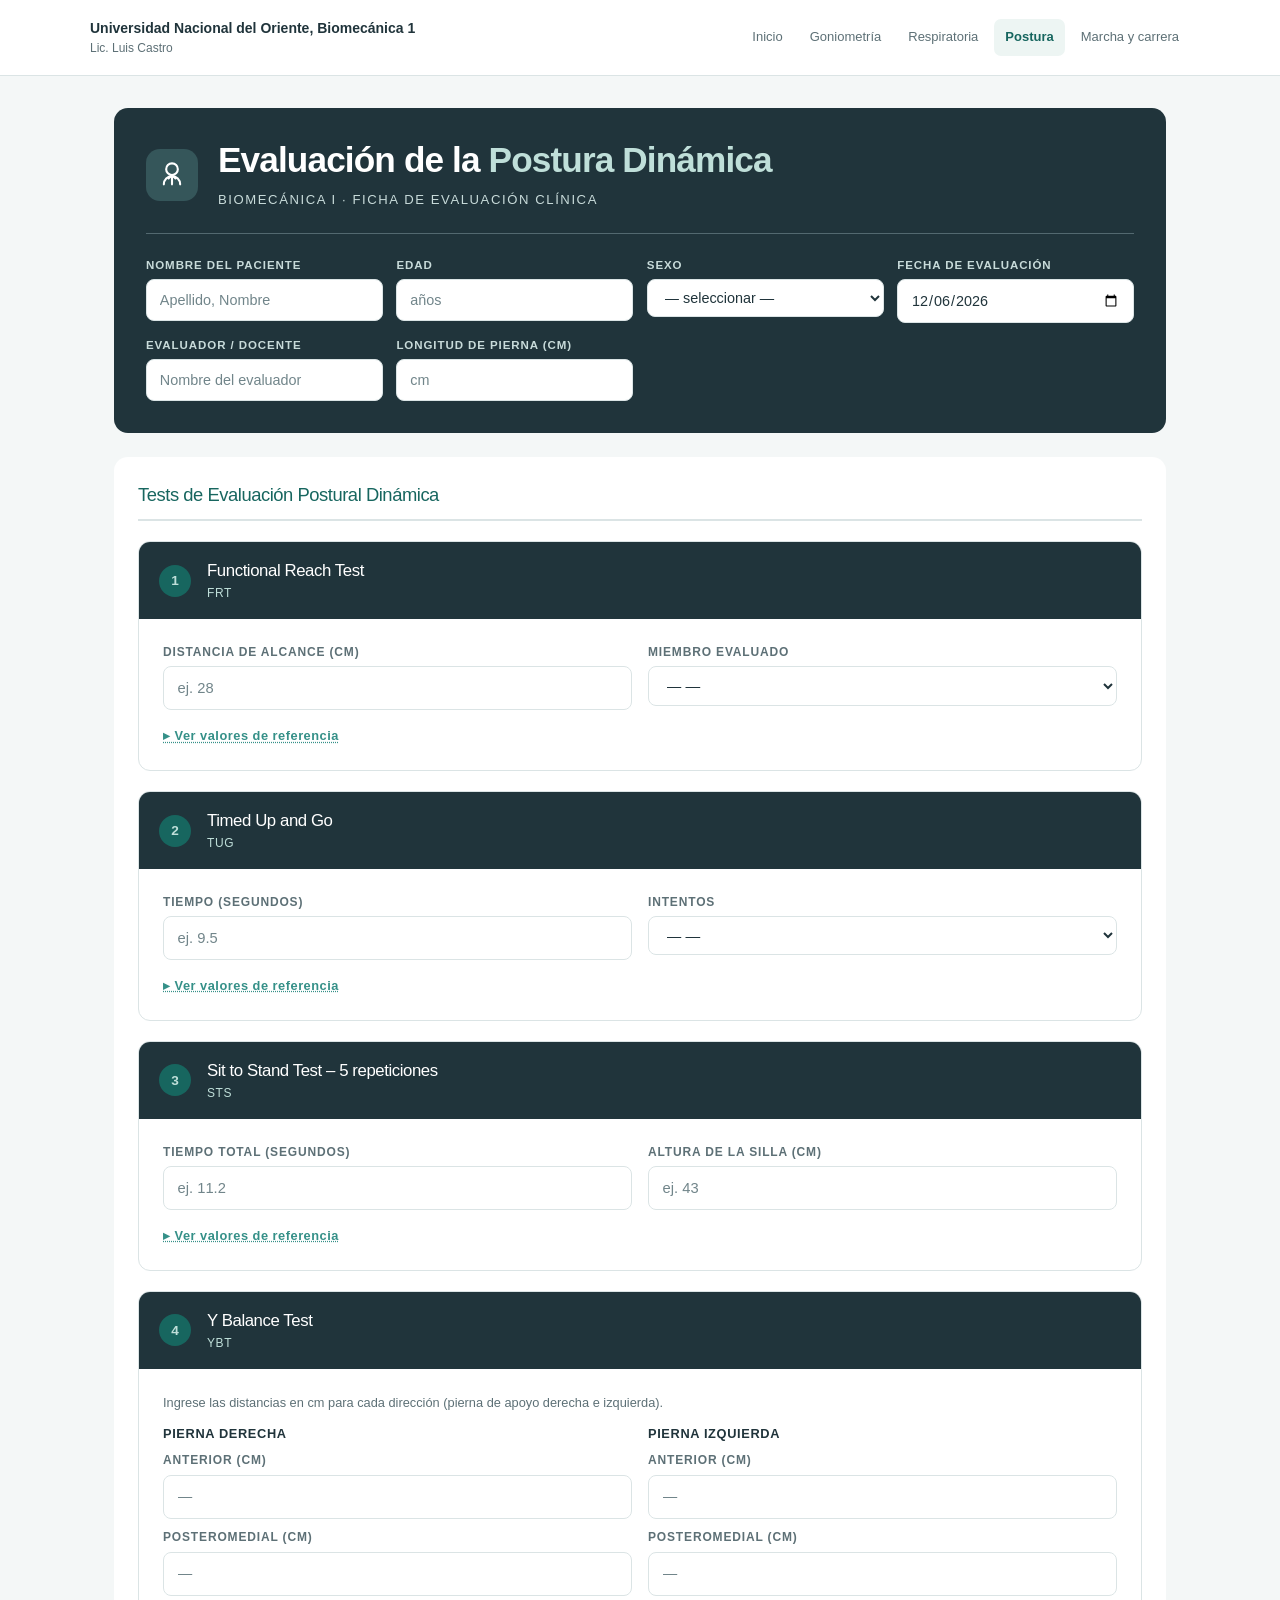
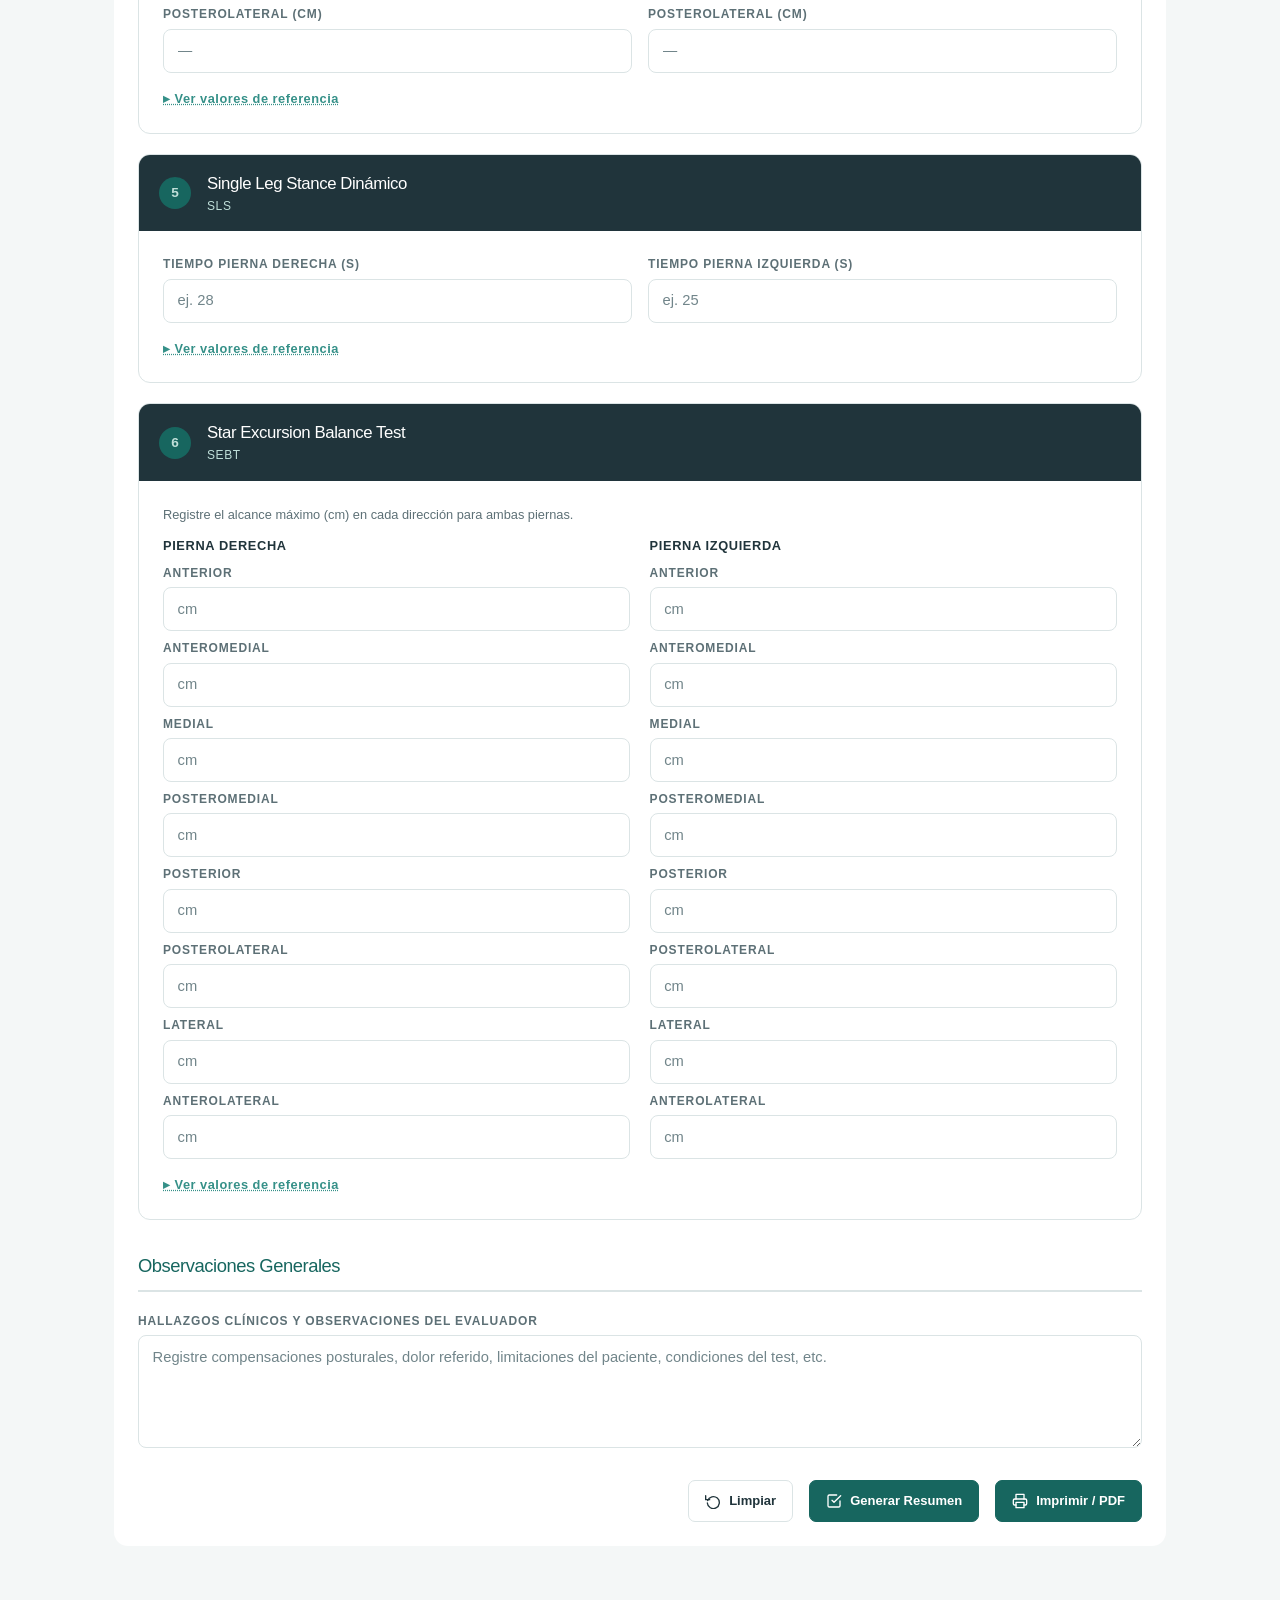
==== commit 46aad444: "Añadir práctica de marcha y carrera y unificar diseño académico" ====
--- a/evaluacion_postura_dinamica.html
+++ b/evaluacion_postura_dinamica.html
@@ -4,7 +4,7 @@
 <meta charset="UTF-8"/>
 <meta name="viewport" content="width=device-width, initial-scale=1.0"/>
 <title>Evaluación de la Postura Dinámica – Biomecánica I</title>
-<link href="https://fonts.googleapis.com/css2?family=DM+Serif+Display:ital@0;1&family=DM+Sans:wght@300;400;500;600&display=swap" rel="stylesheet"/>
+
 <style>
   :root {
     --navy: #0d1b2a;
@@ -375,9 +375,11 @@
     .toast { display: none !important; }
   }
 </style>
+<link rel="stylesheet" href="styles.css">
 </head>
 <body>
-<div class="page">
+<a class="skip-link" href="#contenido">Ir al contenido</a><div class="academic-bar"><a class="academic-brand" href="index.html">Universidad Nacional del Oriente, Biomecánica 1<small>Lic. Luis Castro</small></a><nav class="academic-nav" aria-label="Evaluaciones"><a href="index.html">Inicio</a><a href="ficha_goniometria.html">Goniometría</a><a href="respiratoria.html">Respiratoria</a><a href="evaluacion_postura_dinamica.html" aria-current="page">Postura</a><a href="marcha_carrera.html">Marcha y carrera</a></nav></div>
+<div class="page" id="contenido" tabindex="-1">
 
   <!-- ═══ HEADER ═══ -->
   <header class="header">
--- a/styles.css
+++ b/styles.css
@@ -0,0 +1,16 @@
+/* Diseño común de las prácticas de Biomecánica 1. */
+:root{--brand:#17665f;--text:#20343b;--muted:#5d7076;--line:#dbe4e5;--surface:#fff;--canvas:#f4f7f7;--pale:#edf5f3;
+--azul:var(--brand);--azul-claro:#359088;--azul-fondo:var(--pale);--gris:var(--muted);--borde:var(--line);
+--ink:var(--text);--paper:var(--canvas);--cream:var(--pale);--accent:var(--brand);--accent-light:#359088;--accent-pale:var(--pale);--mid:var(--muted);--border:var(--line);--white:#fff;
+--navy:var(--text);--teal:var(--brand);--teal-light:#359088;--gold:var(--brand);--gold-light:#bfdfd9;--gray-100:var(--pale);--gray-200:var(--line);--gray-400:#71858a;--gray-600:var(--muted)}
+*{box-sizing:border-box}html{scroll-behavior:smooth}body{margin:0;background:var(--canvas);color:var(--text);font-family:Inter,'Segoe UI',Arial,sans-serif;line-height:1.55}
+h1,h2,h3,.test-name,.section-title,.card-title-block h2{font-family:inherit!important;letter-spacing:-.025em}h1{line-height:1.18}a{color:var(--brand)}button,input,select,textarea{font:inherit}button,a,input,select,textarea{touch-action:manipulation}button{cursor:pointer}input,select,textarea{max-width:100%;accent-color:var(--brand)}textarea{min-height:90px;resize:vertical}input:focus-visible,select:focus-visible,textarea:focus-visible,button:focus-visible,a:focus-visible,summary:focus-visible{outline:3px solid #69a9a1!important;outline-offset:3px}::placeholder{color:#71858a!important;opacity:1!important}
+.academic-bar{background:#fff;border-bottom:1px solid var(--line);padding:18px max(20px,calc((100vw - 1100px)/2));display:flex;align-items:center;justify-content:space-between;gap:16px;flex-wrap:wrap}.academic-brand{text-decoration:none;color:var(--text);font-size:14px;line-height:1.5;font-weight:650}.academic-brand small{display:block;color:var(--muted);font-size:12px;font-weight:450}.academic-nav{display:flex;gap:5px;flex-wrap:wrap}.academic-nav a{padding:8px 11px;border-radius:7px;text-decoration:none;font-size:13px;color:var(--muted)}.academic-nav a:hover{background:var(--canvas);color:var(--brand)}.academic-nav a[aria-current=page]{background:var(--pale);color:var(--brand);font-weight:650}.skip-link{position:absolute;left:16px;top:-100px;z-index:20;background:#fff;padding:12px}.skip-link:focus{top:8px}
+.wrap,.page{max-width:1100px;padding:32px 24px 56px;margin:auto}body>main{max-width:1100px}header.top,header.header,body>header,.wrap>header,.practice-hero{background:var(--text);color:#fff;border-radius:14px;padding:32px;margin:0 0 24px;text-align:left;border:0;box-shadow:none}body>header{max-width:1052px;margin:32px auto 16px}header.header::before{display:none}header h1,.practice-hero h1{font-size:clamp(1.5rem,3vw,2.2rem)!important;margin:0 0 10px}header p,.practice-hero p{font-size:14px!important;opacity:1;color:#d7e5e5}.header-sub,.date-field,.card-title-block p{opacity:1!important;color:#c8dbda!important}.header-icon{background:#35565a}.header-inner{width:100%}.header-top{margin-bottom:16px}.header .field-group label{color:#c8dbda}.header input,.header select,#patient-name-input{background:#fff!important;color:var(--text)!important;border:1px solid var(--line)!important}.header h1 span{color:#bfdfd9}.header-divider{background:#536970}.card-shell{border:0;border-radius:14px;padding:24px;background:#fff}.card,.test-card,.summary-card,.practice-card{background:#fff;border:1px solid var(--line);border-radius:12px;box-shadow:none;margin-bottom:20px}.card-header,.test-header,.summary-header{background:var(--text);color:white}.card-body,.test-body{padding:24px}.card-num,.test-number{opacity:1;color:#bfdfd9}.card-title-block h2{font-size:1.05rem}.card-title-block p{font-family:inherit}.toolbar{background:transparent;border:0;max-width:1100px;margin:auto;padding:8px 24px;gap:8px}.btn,.actions button,.practice-actions button{border-radius:7px;padding:10px 16px;font-family:inherit;font-size:13px;letter-spacing:0;text-transform:none;min-height:42px}.btn-primary,.btn-teal,.btn-gold,.practice-actions .primary{background:var(--brand);color:white;border:1px solid var(--brand)}.btn-outline{background:white;color:var(--text);border:1px solid var(--line)}.btn:hover{filter:brightness(.96)}.ref-band,details.exec,details.region>summary{background:var(--pale);border-color:var(--line)}details.region{overflow-x:auto}.ref-table-wrap{overflow-x:auto}footer{color:var(--muted);font-size:12px;text-align:center;margin:30px 0}.table-scroll{overflow-x:auto;max-width:100%}table{border-collapse:collapse;width:100%}th,td{text-align:left;padding:10px;border-bottom:1px solid var(--line)}th{background:var(--pale);font-size:12px;color:var(--brand)}
+/* Menú principal */
+.home{max-width:1100px;margin:auto;padding:56px 24px}.eyebrow{text-transform:uppercase;letter-spacing:.15em;color:var(--brand);font-size:11px;font-weight:750;margin-bottom:12px}.home h1{font-size:clamp(2rem,5vw,3.25rem);font-weight:650;max-width:700px;margin:0 0 16px}.home-intro{color:var(--muted);max-width:650px;margin-bottom:36px}.home .menu{display:grid;grid-template-columns:repeat(2,minmax(0,1fr));gap:16px}.home .menu a{display:flex;gap:20px;position:relative;text-decoration:none;padding:26px;background:#fff;border:1px solid var(--line);border-radius:12px;transition:border-color .18s,transform .18s}.home .menu a:hover{border-color:var(--brand);transform:translateY(-2px)}.menu-number{color:var(--brand);font-size:12px;font-weight:650;padding-top:4px}.menu-content{flex:1}.menu-content b{display:block;color:var(--text);font-size:18px;font-weight:600;margin-bottom:8px}.menu-content span{display:block;color:var(--muted);font-size:13px}.menu-content em{display:block;font-style:normal;color:var(--brand);font-size:12px;font-weight:600;margin-top:22px}.menu-arrow{font-size:20px;color:var(--brand)}
+/* Ficha de marcha */
+.practice-card{padding:28px}.practice-card h2{margin:0 0 16px;font-size:1.3rem}.practice-card h3{font-size:1rem;margin:22px 0 10px}.practice-card p{margin:10px 0}.practice-card ol,.practice-card ul{padding-left:22px}.practice-card li{margin:8px 0}.practice-grid{display:grid;grid-template-columns:repeat(auto-fit,minmax(185px,1fr));gap:16px}.practice-grid label,.practice-card>label{display:block;font-size:13px;color:var(--muted)}.practice-grid input,.practice-grid select,.practice-card textarea,.practice-card td input,.practice-card td select{display:block;width:100%;margin-top:6px;border:1px solid var(--line);border-radius:6px;padding:10px;background:#fff;color:var(--text)}.practice-card td input{min-width:80px}.practice-card td select{min-width:140px}.practice-note,.calculation{background:var(--pale);padding:14px 16px;border-radius:8px;margin:16px 0;font-size:14px}.calculation{font-variant-numeric:tabular-nums;font-weight:600}.practice-actions{display:flex;gap:10px;flex-wrap:wrap;margin:20px 0}.practice-actions button{border:1px solid var(--line);background:#fff;color:var(--text)}.practice-actions .primary{color:#fff;background:var(--brand)}.practice-status{min-height:24px;font-size:13px;color:var(--brand)}.track{display:grid;grid-template-columns:2fr 3fr 2fr;margin:20px 0;border:1px solid var(--line);border-radius:8px;overflow:hidden}.track div{text-align:center;padding:14px 6px;font-size:12px}.track div:nth-child(2){background:var(--pale);border-inline:1px solid var(--line)}.section-links{display:flex;gap:8px;flex-wrap:wrap;margin:20px 0}.section-links a{background:white;border:1px solid var(--line);border-radius:6px;padding:6px 10px;font-size:12px;text-decoration:none}.practice-card{scroll-margin-top:20px}.result-note{font-size:13px;color:var(--muted)}
+@media(max-width:720px){.academic-bar{padding:16px;gap:12px}.academic-nav{width:100%;gap:2px}.academic-nav a{padding:8px;font-size:12px}.wrap,.page,.home{padding:24px 16px}.home .menu{grid-template-columns:1fr}.home .menu a{padding:22px 18px}header.top,header.header,.practice-hero{padding:24px 20px}body>header{margin:24px 16px 12px;padding:24px 20px}.card-shell,.practice-card{padding:20px 16px}.card-body,.test-body{padding:18px 16px}body>main{grid-template-columns:1fr;padding:16px}.patient-grid{grid-template-columns:1fr}.header-meta{width:100%;align-items:flex-start}.header-meta input{width:100%!important}.practice-card th,.practice-card td{padding:8px}.badge{white-space:normal}.track div{font-size:11px}}
+@media(prefers-reduced-motion:reduce){html{scroll-behavior:auto}*{transition:none!important}}
+@media print{.academic-nav,.skip-link,.practice-actions,.section-links,.practice-status,.toolbar,.actions{display:none!important}.academic-bar{padding:8px 0;background:#fff;border-bottom:1px solid #bbb}.academic-brand small{color:#333}.wrap,.page,.home{max-width:100%;padding:12px 0}.practice-card{padding:14px;margin-bottom:16px;break-inside:auto}.practice-card h2{break-after:avoid}.practice-card tr{break-inside:avoid}.practice-hero,header.header,header.top,body>header{background:#fff!important;color:#20343b!important;border:1px solid #aaa;border-radius:0;padding:16px;margin:12px 0}.practice-hero p,header p,.header-sub,.date-field{color:#445!important}.header .field-group label{color:#445}.table-scroll,details.region{overflow:visible}table{font-size:10px}.practice-card input,.practice-card select,.practice-card textarea{padding:5px}a{color:inherit}body>main{display:block;padding:0}.card-header,.test-header,.summary-header{background:#20343b!important}.table-scroll table{min-width:0!important}}
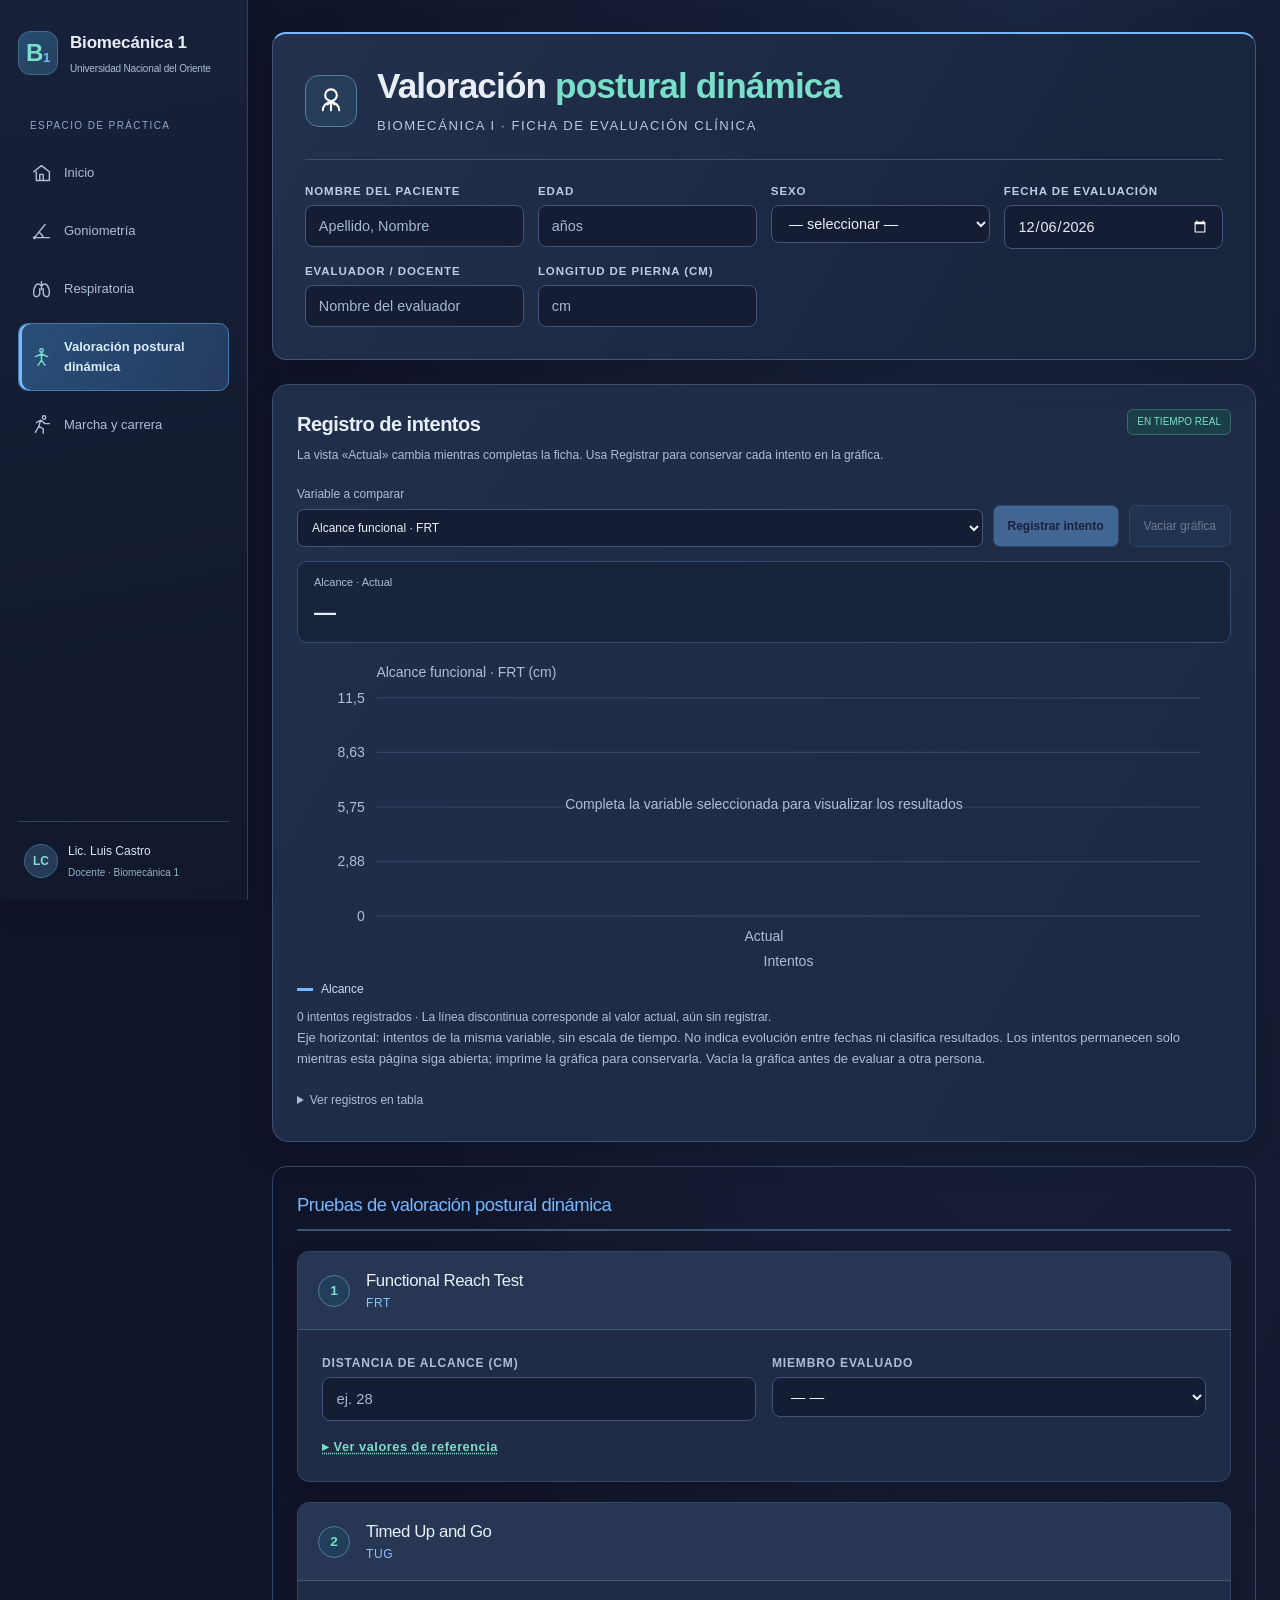
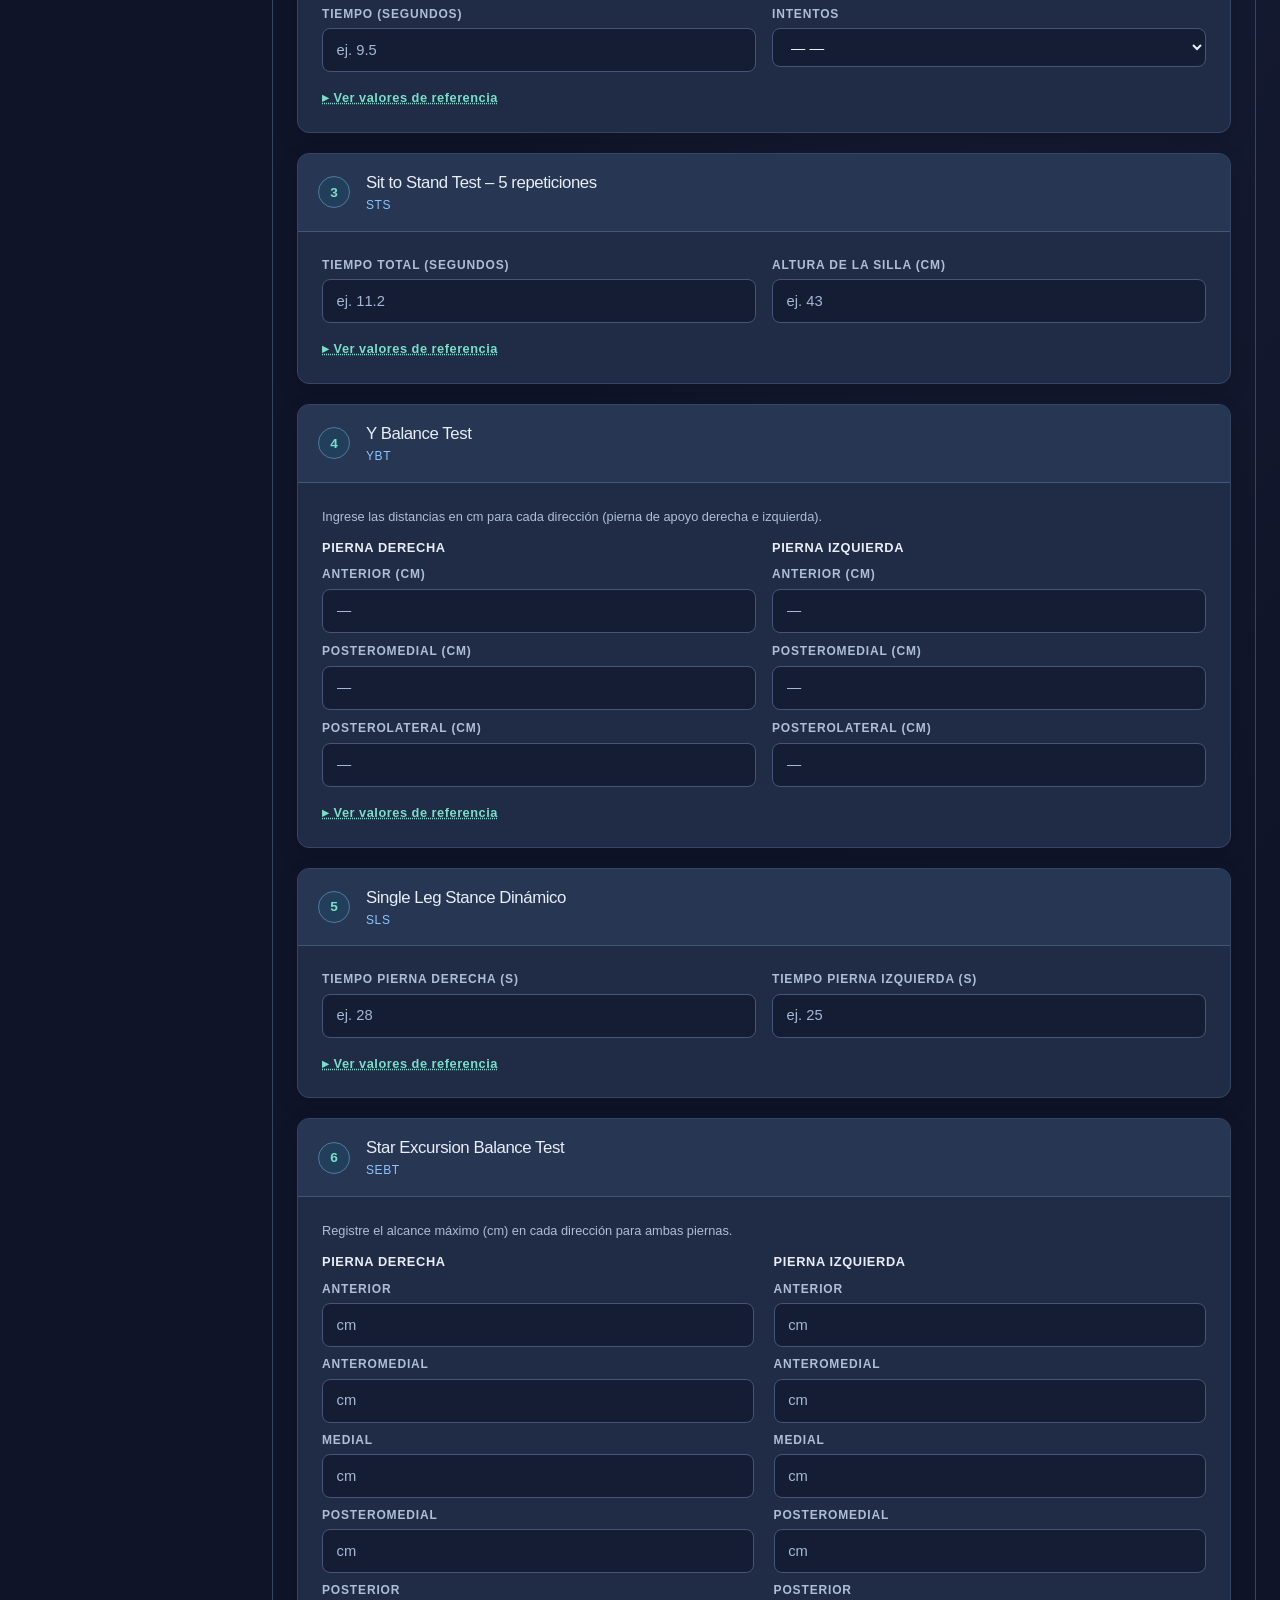
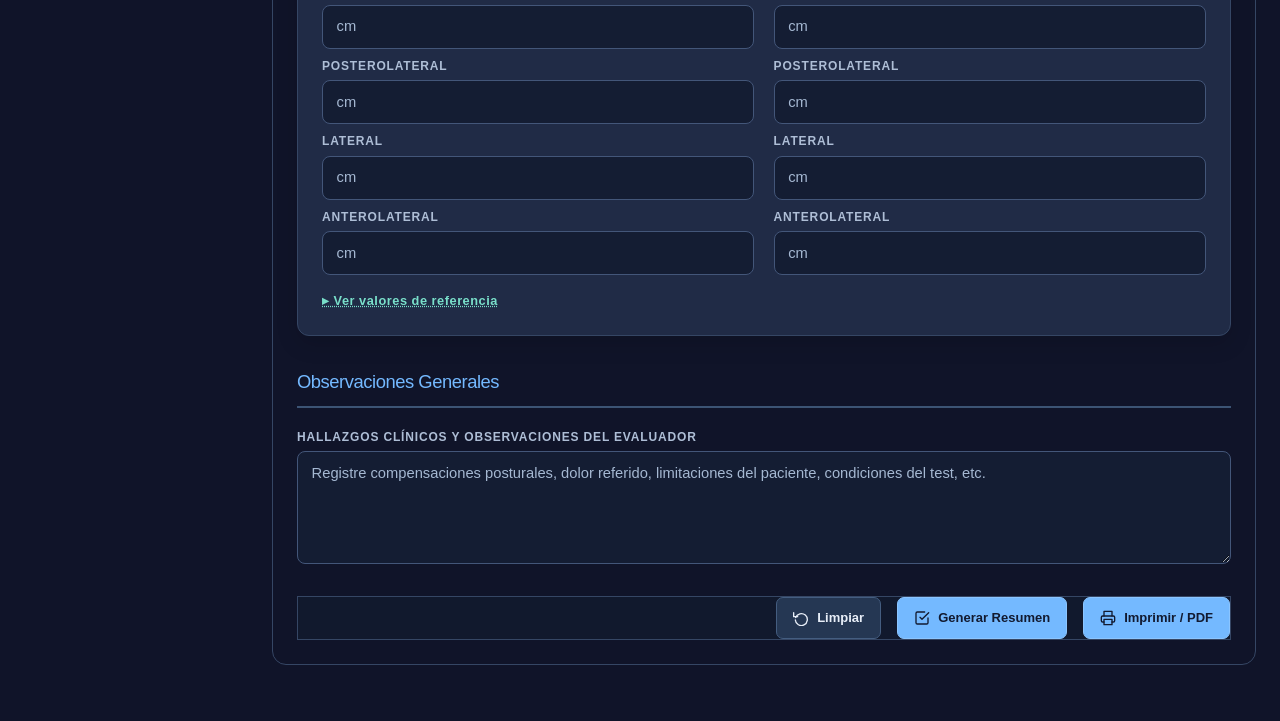
==== commit 1c9ae59e: "Aplicar Índigo polar, navegación de app y gráficas por intentos; corregir valoración postural dinámi" ====
--- a/evaluacion_postura_dinamica.html
+++ b/evaluacion_postura_dinamica.html
@@ -3,7 +3,7 @@
 <head>
 <meta charset="UTF-8"/>
 <meta name="viewport" content="width=device-width, initial-scale=1.0"/>
-<title>Evaluación de la Postura Dinámica – Biomecánica I</title>
+<title>Valoración postural dinámica – Biomecánica I</title>
 
 <style>
   :root {
@@ -376,9 +376,10 @@
   }
 </style>
 <link rel="stylesheet" href="styles.css">
+<script src="live-charts.js" defer></script>
 </head>
 <body>
-<a class="skip-link" href="#contenido">Ir al contenido</a><div class="academic-bar"><a class="academic-brand" href="index.html">Universidad Nacional del Oriente, Biomecánica 1<small>Lic. Luis Castro</small></a><nav class="academic-nav" aria-label="Evaluaciones"><a href="index.html">Inicio</a><a href="ficha_goniometria.html">Goniometría</a><a href="respiratoria.html">Respiratoria</a><a href="evaluacion_postura_dinamica.html" aria-current="page">Postura</a><a href="marcha_carrera.html">Marcha y carrera</a></nav></div>
+<a class="skip-link" href="#contenido">Ir al contenido</a><div class="academic-bar"><a class="academic-brand" href="index.html"><span class="app-mark" aria-hidden="true">B<span>1</span></span><span>Biomecánica 1<small>Universidad Nacional del Oriente</small></span></a><p class="nav-caption">ESPACIO DE PRÁCTICA</p><nav class="academic-nav" aria-label="Evaluaciones"><a href="index.html" aria-label="Inicio"><svg viewBox="0 0 24 24" fill="none" stroke="currentColor" stroke-width="1.6" stroke-linecap="round" stroke-linejoin="round" aria-hidden="true"><path d="m3 10 9-7 9 7v10H6V10m4 10v-7h4v7"/></svg><span class="nav-long">Inicio</span><span class="nav-short" aria-hidden="true">Inicio</span></a><a href="ficha_goniometria.html" aria-label="Goniometría"><svg viewBox="0 0 24 24" fill="none" stroke="currentColor" stroke-width="1.6" stroke-linecap="round" stroke-linejoin="round" aria-hidden="true"><path d="M4 19 16 4M4 19h17M9 13a9 9 0 0 1 5 6"/><circle cx="4" cy="19" r="1"/></svg><span class="nav-long">Goniometría</span><span class="nav-short" aria-hidden="true">Gonio.</span></a><a href="respiratoria.html" aria-label="Respiratoria"><svg viewBox="0 0 24 24" fill="none" stroke="currentColor" stroke-width="1.6" stroke-linecap="round" stroke-linejoin="round" aria-hidden="true"><path d="M12 3v9m0-4C7 2 3 9 3 16s7 4 7 0v-5m2-3c5-6 9 1 9 8s-7 4-7 0v-5"/></svg><span class="nav-long">Respiratoria</span><span class="nav-short" aria-hidden="true">Resp.</span></a><a href="evaluacion_postura_dinamica.html" aria-label="Valoración postural dinámica" aria-current="page"><svg viewBox="0 0 24 24" fill="none" stroke="currentColor" stroke-width="1.6" stroke-linecap="round" stroke-linejoin="round" aria-hidden="true"><circle cx="12" cy="4" r="2"/><path d="M12 6v9m-7-4 7-3 7 3m-7 4-4 6m4-6 4 6"/></svg><span class="nav-long">Valoración postural dinámica</span><span class="nav-short" aria-hidden="true">Dinámica</span></a><a href="marcha_carrera.html" aria-label="Marcha y carrera"><svg viewBox="0 0 24 24" fill="none" stroke="currentColor" stroke-width="1.6" stroke-linecap="round" stroke-linejoin="round" aria-hidden="true"><circle cx="15" cy="4" r="2"/><path d="m6 10 5-3 5 4h5m-10-4-2 7 5 3v5M9 14l-4 7"/></svg><span class="nav-long">Marcha y carrera</span><span class="nav-short" aria-hidden="true">Marcha</span></a></nav><div class="academic-teacher"><span class="teacher-avatar" aria-hidden="true">LC</span><span>Lic. Luis Castro<small>Docente · Biomecánica 1</small></span></div></div>
 <div class="page" id="contenido" tabindex="-1">
 
   <!-- ═══ HEADER ═══ -->
@@ -395,7 +396,7 @@
           </svg>
         </div>
         <div>
-          <h1>Evaluación de la <span>Postura Dinámica</span></h1>
+          <h1>Valoración <span>postural dinámica</span></h1>
           <div class="header-sub">Biomecánica I · Ficha de Evaluación Clínica</div>
         </div>
       </div>
@@ -434,11 +435,11 @@
         </div>
       </div>
     </div>
-  </header>
+  </header><section class="live-chart-card" id="live-chart" aria-labelledby="chart-heading"></section>
 
   <!-- ═══ BODY ═══ -->
   <div class="card-shell">
-    <div class="section-title">Tests de Evaluación Postural Dinámica</div>
+    <div class="section-title">Pruebas de valoración postural dinámica</div>
 
     <!-- ─── 1. FRT ─── -->
     <div class="test-card">
--- a/styles.css
+++ b/styles.css
@@ -14,3 +14,221 @@
 @media(max-width:720px){.academic-bar{padding:16px;gap:12px}.academic-nav{width:100%;gap:2px}.academic-nav a{padding:8px;font-size:12px}.wrap,.page,.home{padding:24px 16px}.home .menu{grid-template-columns:1fr}.home .menu a{padding:22px 18px}header.top,header.header,.practice-hero{padding:24px 20px}body>header{margin:24px 16px 12px;padding:24px 20px}.card-shell,.practice-card{padding:20px 16px}.card-body,.test-body{padding:18px 16px}body>main{grid-template-columns:1fr;padding:16px}.patient-grid{grid-template-columns:1fr}.header-meta{width:100%;align-items:flex-start}.header-meta input{width:100%!important}.practice-card th,.practice-card td{padding:8px}.badge{white-space:normal}.track div{font-size:11px}}
 @media(prefers-reduced-motion:reduce){html{scroll-behavior:auto}*{transition:none!important}}
 @media print{.academic-nav,.skip-link,.practice-actions,.section-links,.practice-status,.toolbar,.actions{display:none!important}.academic-bar{padding:8px 0;background:#fff;border-bottom:1px solid #bbb}.academic-brand small{color:#333}.wrap,.page,.home{max-width:100%;padding:12px 0}.practice-card{padding:14px;margin-bottom:16px;break-inside:auto}.practice-card h2{break-after:avoid}.practice-card tr{break-inside:avoid}.practice-hero,header.header,header.top,body>header{background:#fff!important;color:#20343b!important;border:1px solid #aaa;border-radius:0;padding:16px;margin:12px 0}.practice-hero p,header p,.header-sub,.date-field{color:#445!important}.header .field-group label{color:#445}.table-scroll,details.region{overflow:visible}table{font-size:10px}.practice-card input,.practice-card select,.practice-card textarea{padding:5px}a{color:inherit}body>main{display:block;padding:0}.card-header,.test-header,.summary-header{background:#20343b!important}.table-scroll table{min-width:0!important}}
+
+/* Paleta 02 · Índigo polar. La impresión conserva fondo claro. */
+@media screen {
+  :root {
+    color-scheme: dark;
+    --brand:#74B9FF; --text:#E8EEF8; --muted:#AEBED6;
+    --line:#354664; --surface:#202B46; --canvas:#101429; --pale:#253450;
+    --azul-claro:#79DFCA; --accent-light:#79DFCA; --teal-light:#79DFCA;
+    --gold-light:#79DFCA; --white:var(--surface); --gray-400:#A5B8D2;
+    --verde:#96D5AD; --verde-fondo:#1D3328;
+    --rojo:#F3A4A4; --rojo-fondo:#3A2327;
+    --naranja:#D3C29B; --naranja-fondo:#392F20;
+    --warn:#F3B099; --warn-pale:#3B2824;
+    --risk-normal:#96D5AD; --risk-normal-bg:#1D3328;
+    --risk-moderate:#D3C29B; --risk-moderate-bg:#392F20;
+    --risk-high:#F3A4A4; --risk-high-bg:#3A2327;
+  }
+  body {
+    background:radial-gradient(ellipse at 80% 0%,rgba(116,185,255,.10),transparent 48%),var(--canvas);
+    color:var(--text);
+  }
+  .academic-bar {
+    background:#121A30; border-bottom-color:#354664;
+    box-shadow:0 5px 30px #0002;
+  }
+  .academic-brand { letter-spacing:-.01em; }
+  .academic-brand small { color:#74B9FF; margin-top:3px; }
+  .academic-nav { gap:4px; padding:4px; background:#101429; border:1px solid #2A4162; border-radius:10px; }
+  .academic-nav a { border:1px solid transparent; transition:background .18s,color .18s,border-color .18s; }
+  .academic-nav a:hover { background:#273955; color:#79DFCA; }
+  .academic-nav a[aria-current=page] { background:#203C57; color:#79DFCA; border-color:#4F8BC2; }
+  .skip-link { background:var(--surface); color:var(--brand); }
+  .home { padding-top:64px; }
+  .home>.eyebrow { display:flex; align-items:center; gap:12px; }
+  .home>.eyebrow::before { content:''; width:30px; height:1px; background:var(--brand); }
+  .home h1 { font-family:Inter,'Segoe UI',Arial,sans-serif!important; font-weight:650; font-size:clamp(2.2rem,5vw,3.6rem); line-height:1.14; letter-spacing:-.035em; }
+  .home-intro { font-size:15px; line-height:1.8; margin-top:22px; margin-bottom:40px; }
+  .home .menu { gap:20px; }
+  .home .menu a {
+    background:linear-gradient(135deg,#263651,#202B46);
+    border-color:#354664; padding:30px 26px;
+    box-shadow:0 8px 24px #0002,inset 0 1px 0 #ffffff04;
+    transition:transform .2s,border-color .2s,box-shadow .2s;
+  }
+  .home .menu a:hover { border-color:#74B9FF; transform:translateY(-3px); box-shadow:0 14px 36px #0004; }
+  .menu-number { display:grid; place-items:center; align-self:flex-start; width:32px; height:32px; padding:0; border:1px solid #3D6690; border-radius:8px; background:#203C57; color:#79DFCA; font-variant-numeric:tabular-nums; }
+  .menu-content b { font-size:19px; font-weight:550; margin-bottom:10px; }
+  .menu-content span { color:#AEBED6; line-height:1.7; }
+  .menu-content em { margin-top:24px; letter-spacing:.02em; }
+  .menu-arrow { align-self:center; opacity:.8; }
+  footer { border-top:1px solid var(--line); padding-top:22px; margin-top:36px; }
+  header.top,header.header,body>header,.wrap>header,.practice-hero {
+    background:linear-gradient(120deg,#23314D,#19253D 80%); color:var(--text);
+    border:1px solid #405777; border-top:2px solid var(--brand);
+    box-shadow:0 12px 36px #0002;
+  }
+  header h1,.practice-hero h1 { font-weight:550; }
+  header p,.practice-hero p,.header-sub,.date-field,.card-title-block p { color:#B8C8E0!important; }
+  .header h1 span { color:#79DFCA; }
+  .header-icon { background:#253D58; border:1px solid #527F9D; }
+  .header-divider { background:#3C5474; }
+  .header .field-group label { color:#BBCDE4; }
+  .card-shell { background:transparent; border:1px solid var(--line); }
+  .card,.test-card,.summary-card,.practice-card { background:var(--surface); border-color:var(--line); box-shadow:0 8px 22px #0002; }
+  .card-header,.test-header,.summary-header { background:#263653; color:var(--text); border-bottom:1px solid #3F5878; }
+  .card-num { color:#8BC5FF; }
+  .test-number { background:#213F5B; color:#79DFCA; border:1px solid #52799D; }
+  .test-abbr { color:#8BC5FF; }
+  .card h2,.section-title { border-bottom-color:#3C5474; }
+  .practice-card h2 { color:#E8EEF8; }
+  .practice-card h3 { color:#94C7FF; }
+  .practice-card>.eyebrow { color:var(--brand); }
+  input,select,textarea,.field input,.field select,.field textarea,
+  .input-wrap input,.input-wrap select,.input-wrap textarea,.field-group input,.field-group select,
+  .practice-grid input,.practice-grid select,.practice-card textarea,.practice-card td input,.practice-card td select,
+  table.meas input.deg,.header input,.header select,#patient-name-input {
+    background:#141D33!important; color:#E8EEF8!important; border-color:#435679!important;
+    box-shadow:none; font-family:inherit;
+  }
+  input:hover,select:hover,textarea:hover { border-color:#649BD0!important; }
+  input:focus,select:focus,textarea:focus { background:#19253D!important; border-color:var(--brand)!important; }
+  input::placeholder,textarea::placeholder { color:#A5B8D2!important; }
+  input:focus-visible,select:focus-visible,textarea:focus-visible,button:focus-visible,a:focus-visible,summary:focus-visible { outline-color:#74B9FF!important; }
+  select option,.header .field-group select option { color:#E8EEF8; background:#141D33; }
+  .btn-primary,.btn-teal,.btn-gold,.practice-actions .primary,#btnPrint {
+    background:#74B9FF; color:#121A30; border:1px solid #8BC5FF; font-weight:700;
+  }
+  .btn-primary:hover,.btn-teal:hover,.btn-gold:hover,.practice-actions .primary:hover,#btnPrint:hover { background:#98D0FF; border-color:#98D0FF; filter:none; }
+  .btn-outline,.practice-actions button,#btnLegend { background:#253753; color:#E8EEF8; border-color:#445D80; }
+  .btn-outline:hover,.practice-actions button:hover { background:#2A4162; border-color:#74B9FF; }
+  .btn-danger,#btnClear { background:#2E2225; color:#F3A4A4; border-color:#764A50; }
+  .btn-danger:hover,#btnClear:hover { background:#3A2327; }
+  .actions { background:rgba(17,25,45,.96); border:1px solid #354664; }
+  .ref-band,details.exec,details.region>summary,.practice-note,.calculation,.disclaimer { background:#263552; border-color:#41597A; }
+  .calculation { color:#79DFCA; border-left:2px solid #74B9FF; }
+  .formula { background:#162138; border-color:#48769E; color:#79DFCA; }
+  th,table.ref th,table.meas th,.ref-table th { background:#283A58; color:#94C7FF; }
+  table.ref tr:nth-child(even) { background:#23314D; }
+  .ref-table tr:not(:last-child) td { border-bottom-color:#49453D; }
+  .note-row td { background:#2C3448; color:#D3C29B; }
+  .badge.empty { background:#2A3852; color:#AEBED6; }
+  .chip-normal,.risk-display.normal { background:#1D3328; color:#96D5AD; border-color:#41634D; }
+  .chip-altered,.risk-display.high { background:#3A2327; color:#F3A4A4; border-color:#764A50; }
+  .risk-display.moderate { background:#392F20; color:#D3C29B; border-color:#78613B; }
+  .chip-neutral { background:#273955; color:#B8C8E0; border-color:#435679; }
+  .pattern-opt:has(input:checked),.hoover-btn.normal-sel { background:#203C57; border-color:#74B9FF; color:#79DFCA; }
+  .pattern-opt.altered:has(input:checked),.hoover-btn.altered-sel { background:#3B2824; border-color:#A87362; color:#F3B099; }
+  .summary-box { background:#202E48; border:1px solid #48769E; color:#E8EEF8; }
+  .summary-box h3 { color:#79DFCA; }
+  .summary-item { background:#19263E; border-color:#435679; color:#E8EEF8; }
+  .summary-item.ok { border-color:#41634D; }
+  .summary-item.alt { border-color:#764A50; }
+  .si-name,.summary-item-title { color:#B8C8E0; }
+  .si-value,.summary-item-val { color:#E8EEF8; }
+  .section-links a { background:#253753; color:#94C7FF; border-color:#41597A; }
+  .section-links a:hover { background:#203C57; border-color:#74B9FF; }
+  .track { background:#19263E; border-color:#41597A; }
+  .track div:nth-child(2) { background:#2C3448; border-color:#48769E; color:#79DFCA; }
+  .warnbar { background:#2C3448; color:#D3C29B; border:1px solid #78613B; }
+  .warnbar b { color:#F0D7A7; }
+  .sig-box { border-top-color:#A5B8D2; }
+  .toast,#toast { background:#79DFCA; color:#121A30; }
+  @media(max-width:720px) {
+    .academic-nav { gap:2px; padding:3px; }
+    .academic-nav a { padding:7px 8px; }
+    .home { padding-top:36px; }
+    .home .menu a { padding:24px 18px; gap:14px; }
+    .menu-number { width:28px; height:28px; }
+    .menu-content b { font-size:18px; }
+  }
+}
+
+/* App shell · Índigo polar */
+@media screen {
+  body { padding-left:248px; }
+  .academic-bar { position:fixed; inset:0 auto 0 0; width:248px; padding:30px 18px 20px; display:flex; flex-direction:column; align-items:stretch; justify-content:flex-start; flex-wrap:nowrap; gap:0; border-bottom:0; border-right:1px solid #2E405F; z-index:20; background:linear-gradient(170deg,#18213A,#11182C); }
+  .academic-brand { display:flex; align-items:center; gap:12px; font-size:17px; font-weight:650; }
+  .academic-brand small { font-size:10px; color:#AEBED6; margin-top:5px; font-weight:450; }
+  .app-mark { display:flex; align-items:center; justify-content:center; flex-shrink:0; width:40px; height:44px; border-radius:12px; color:#79DFCA; background:linear-gradient(135deg,#244D70,#273F5D); font-size:24px; font-weight:700; border:1px solid #426A8D; }
+  .app-mark span { font-size:13px; color:#74B9FF; margin-top:10px; }
+  .nav-caption { margin:42px 12px 16px; color:#8FA7C8; font-size:10px; letter-spacing:.14em; }
+  .academic-nav { display:flex; flex-direction:column; border:0; padding:0; background:none; gap:9px; }
+  .academic-nav a { display:flex; align-items:center; gap:12px; padding:13px 12px; font-size:13px; min-height:48px; border-radius:10px; }
+  .academic-nav a svg { width:21px; height:21px; flex-shrink:0; }
+  .academic-nav a[aria-current=page] { background:linear-gradient(110deg,#284F79,#253B5E); color:#D9EBFF; border-color:#487BAD; box-shadow:inset 3px 0 #74B9FF; }
+  .academic-nav a[aria-current=page] svg { color:#79DFCA; }
+  .nav-short { display:none; }
+  .academic-teacher { display:flex; align-items:center; gap:10px; padding:20px 6px 0; border-top:1px solid #31415F; margin-top:auto; font-size:12px; color:#D9E6F9; }
+  .academic-teacher small { display:block; font-size:10px; color:#99AFCD; margin-top:4px; }
+  .teacher-avatar { display:grid; place-items:center; border-radius:50%; width:34px; height:34px; background:#263B58; color:#79DFCA; border:1px solid #416586; font-weight:600; }
+  .home { padding-top:50px; }
+  .home h1 { font-size:clamp(2rem,4vw,3.4rem); }
+  .home .menu a { border-top:2px solid #3E6B9C; }
+  .home .menu a:nth-child(2n) { border-top-color:#438D89; }
+  .menu-number { color:#79DFCA; background:#1C414E; border-color:#386572; }
+  .menu-content em { color:#79DFCA; }
+  .actions { max-width:calc(100vw - 290px); }
+  .wrap,.page,body>main { width:100%; min-width:0; }
+  .live-chart-card { background:linear-gradient(120deg,#202F4A,#1C2942); border:1px solid #3C5274; border-radius:16px; padding:24px; margin-bottom:24px; box-shadow:0 12px 35px #0002; }
+  body>main>.live-chart-card { grid-column:1 / -1; }
+  .chart-top { display:flex; gap:20px; flex-wrap:wrap; justify-content:space-between; align-items:flex-start; }
+  .chart-top h2 { font-size:20px; margin:0 0 6px; color:#E8EEF8; font-weight:600; }
+  .chart-top p { color:#AEBED6; font-size:12px; margin:0; max-width:600px; }
+  .live-badge { color:#79DFCA; background:#1B3F48; border:1px solid #386974; padding:4px 9px; border-radius:6px; font-size:10px; white-space:nowrap; }
+  .chart-controls { display:flex; align-items:flex-end; gap:10px; flex-wrap:wrap; margin:20px 0 14px; }
+  .chart-controls label { flex:1; min-width:160px; font-size:12px; color:#AEBED6; }
+  .chart-controls select { width:100%; display:block; padding:10px; border-radius:7px; margin-top:6px; }
+  .chart-controls button { border:1px solid #4A6C94; background:#263F61; color:#DAEAFE; padding:10px 14px; border-radius:7px; font-size:12px; min-height:42px; }
+  .chart-controls .chart-primary { background:#74B9FF; color:#101429; font-weight:650; }
+  .chart-stats { display:flex; gap:12px; flex-wrap:wrap; margin:14px 0; }
+  .chart-stat { flex:1; min-width:130px; background:#17243A; border:1px solid #354D70; padding:12px 16px; border-radius:10px; }
+  .chart-stat span { display:block; font-size:11px; color:#AEBED6; margin-bottom:4px; }
+  .chart-stat b { font-size:22px; color:#E8EEF8; font-variant-numeric:tabular-nums; font-weight:600; }
+  .chart-plot { overflow-x:auto; }
+  .chart-svg { display:block; width:100%; height:auto; min-width:440px; }
+  .chart-svg text { fill:#AEBED6; font-family:inherit; font-size:12px; }
+  .chart-svg .grid { stroke:#354563; stroke-width:1; }
+  .chart-legend { display:flex; gap:18px; flex-wrap:wrap; margin:8px 0; color:#CBD8ED; font-size:12px; }
+  .chart-legend span { display:flex; align-items:center; gap:8px; }
+  .chart-legend i { display:inline-block; width:16px; height:3px; background:var(--series); }
+  .chart-status { font-size:12px; color:#AEBED6; margin-top:10px; min-height:20px; }
+  .chart-table { font-size:12px; }
+  .chart-data { margin-top:14px; color:#AEBED6; font-size:12px; }
+  .chart-data summary { cursor:pointer; padding:8px 0; }
+  @media(max-width:1050px) and (min-width:761px) { body { padding-left:218px; }.academic-bar { width:218px;padding-inline:12px; }.academic-brand { font-size:15px; }.home .menu { grid-template-columns:1fr; }.actions { max-width:calc(100vw - 245px); } }
+  @media(max-width:760px) {
+    body { padding-left:0; padding-bottom:86px; }
+    .academic-bar { position:relative; inset:auto; width:100%; padding:18px 16px; border:0; border-bottom:1px solid #354664; display:block; }
+    .academic-brand { font-size:17px; }
+    .academic-brand small { font-size:11px; }
+    .app-mark { width:36px;height:40px; }
+    .nav-caption,.academic-teacher { display:none; }
+    .academic-nav { position:fixed; inset:auto 0 0; flex-direction:row; justify-content:space-around; gap:0; background:rgba(17,25,45,.98); padding:8px 4px max(8px,env(safe-area-inset-bottom)); border-top:1px solid #405777; border-radius:0; z-index:30; }
+    .academic-nav a { flex:1; flex-direction:column; gap:4px; justify-content:center; padding:8px 2px; min-width:0; min-height:56px; font-size:10px; border:0; border-radius:8px; text-align:center; }
+    .academic-nav a svg { width:20px; height:20px; }
+    .nav-long { display:none; }.nav-short { display:inline; }
+    .academic-nav a[aria-current=page] { box-shadow:inset 0 2px #74B9FF; }
+    .home .menu { grid-template-columns:1fr; }
+    .actions { max-width:calc(100vw - 28px); bottom:85px; }
+    .live-chart-card { padding:18px 14px; }
+    .chart-controls label { flex-basis:100%; }
+    .chart-controls button { flex:1; }
+    .chart-top h2 { font-size:18px; }
+    .chart-stat { padding:10px 12px; }.chart-stat b { font-size:20px; }
+  }
+}
+@media print {
+  .app-mark,.nav-caption,.academic-teacher,.chart-controls,.live-badge { display:none!important; }
+  .academic-bar { position:static; width:auto; }
+  .academic-brand small { display:block; }.academic-brand { color:#20343b; }
+  .live-chart-card { padding:12px;border:1px solid #aaa;margin-bottom:20px;break-inside:avoid; }
+  .chart-svg { width:100%;height:auto; }.chart-svg text { font:12px Arial;fill:#334; }.chart-svg .grid { stroke:#ddd; }
+  .chart-legend { display:flex;gap:20px;font-size:11px; }.chart-legend i { display:inline-block;width:16px;height:3px;background:var(--series);margin-right:6px; }
+  .chart-stats { display:flex;gap:20px; }.chart-stat span { display:block; }.chart-status { font-size:10px; }.chart-data { display:none; }
+}
+
+@media screen { .chart-controls button:disabled { opacity:.42;cursor:not-allowed; } }
+@media print { .academic-teacher { display:block!important;font-size:11px;color:#334;margin-top:5px; }.teacher-avatar { display:none; }.academic-teacher small { display:none; } }
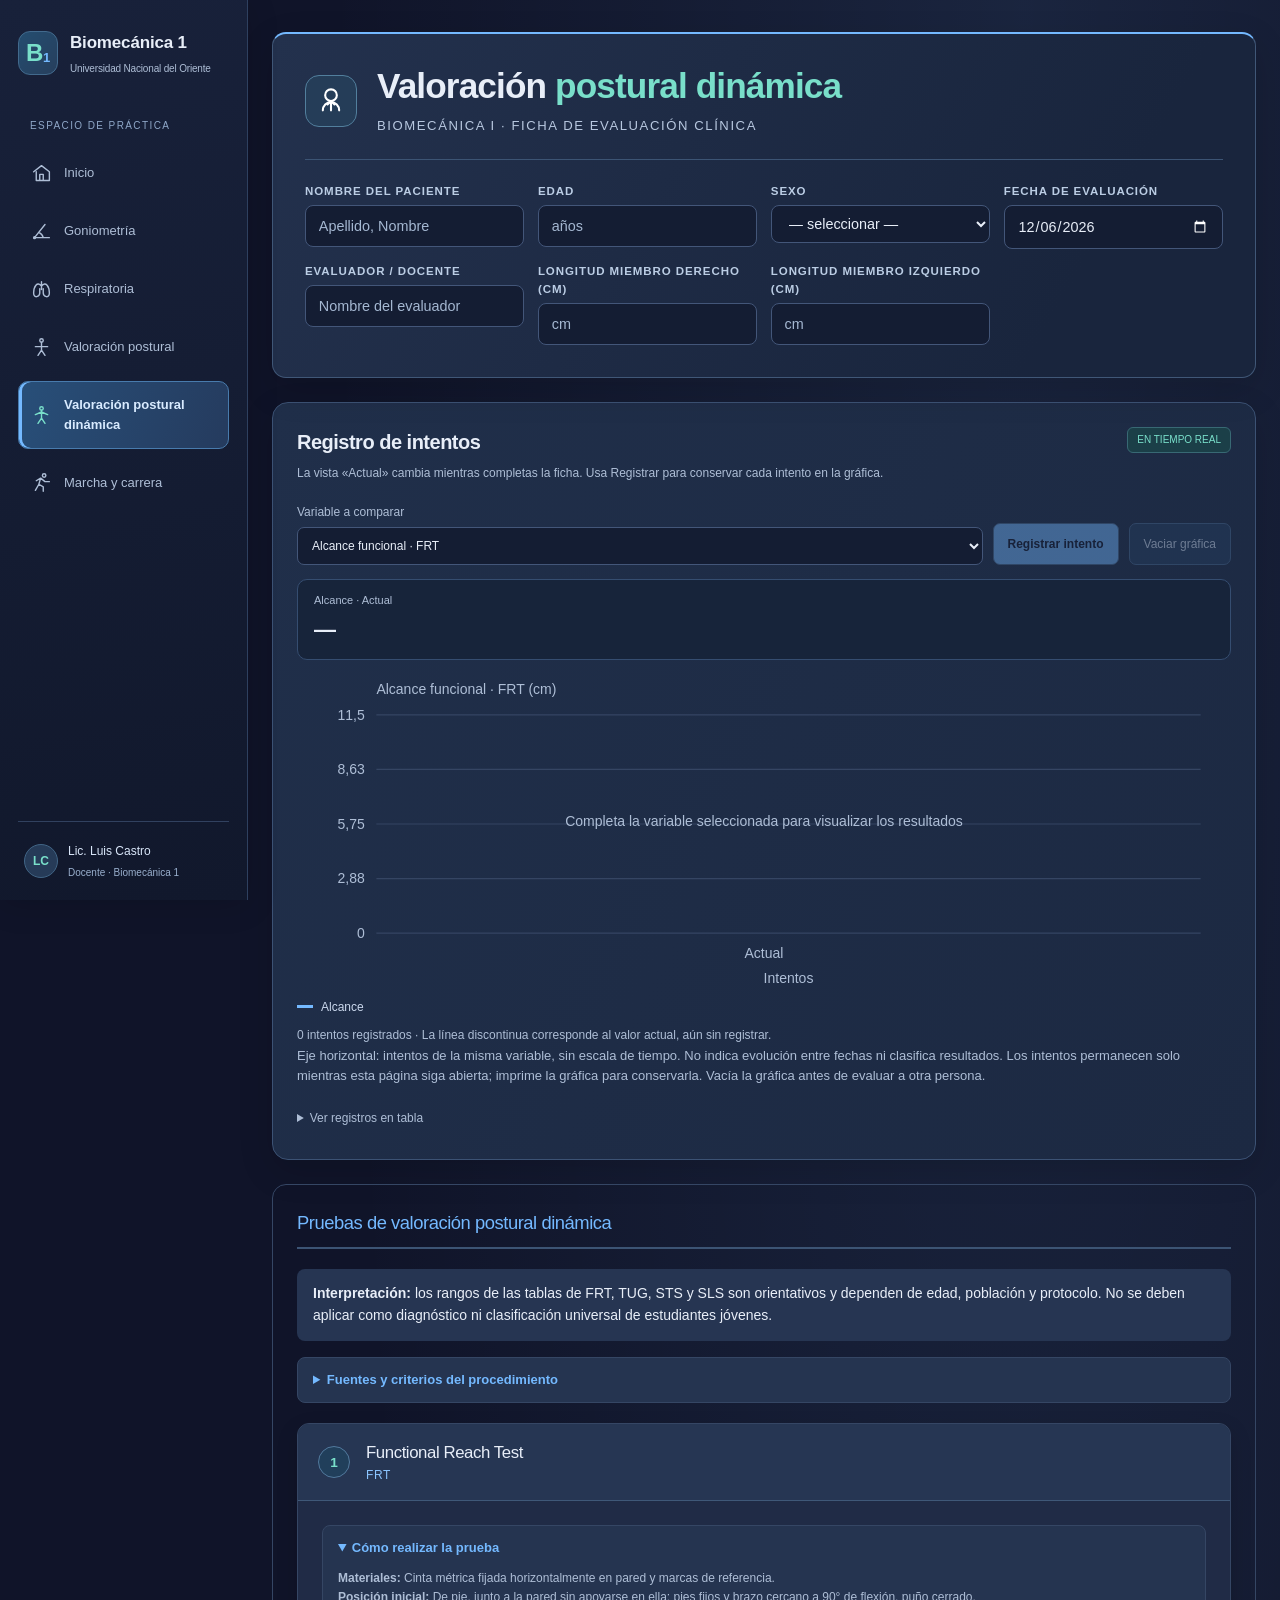
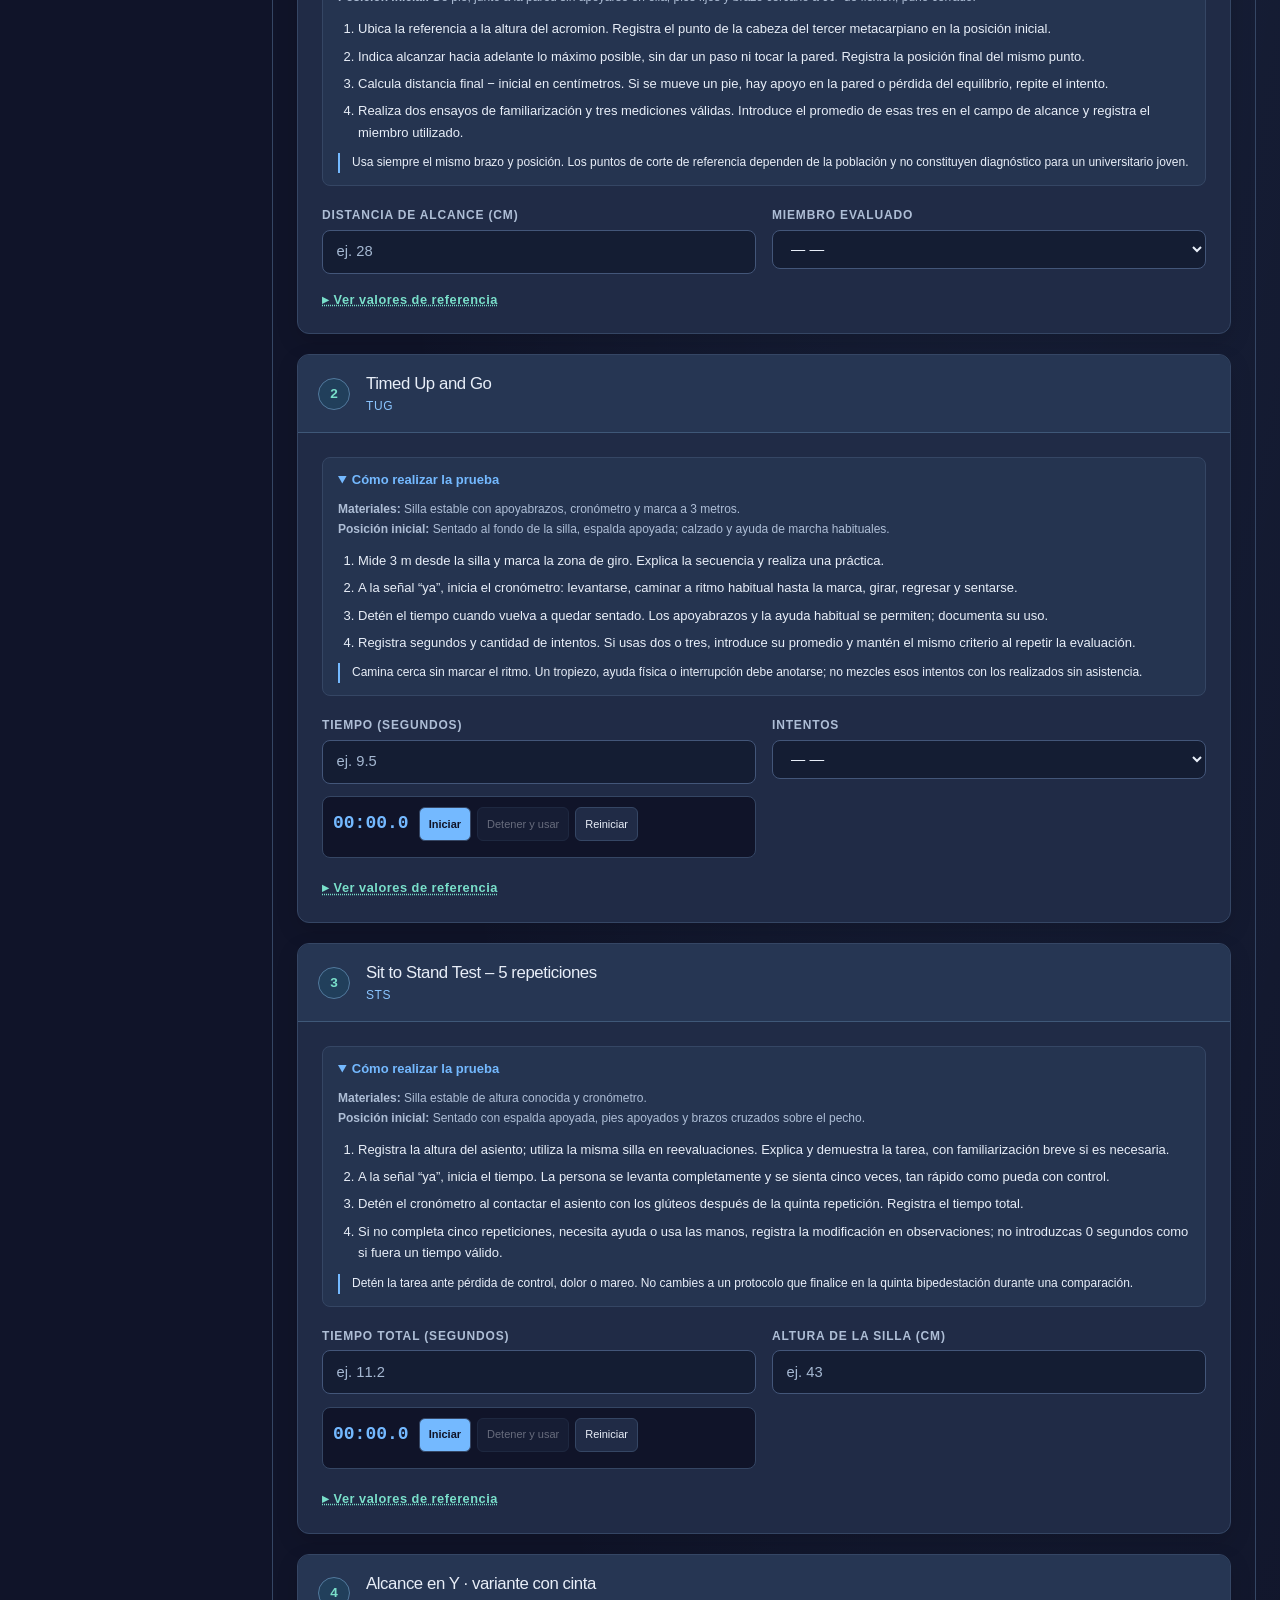
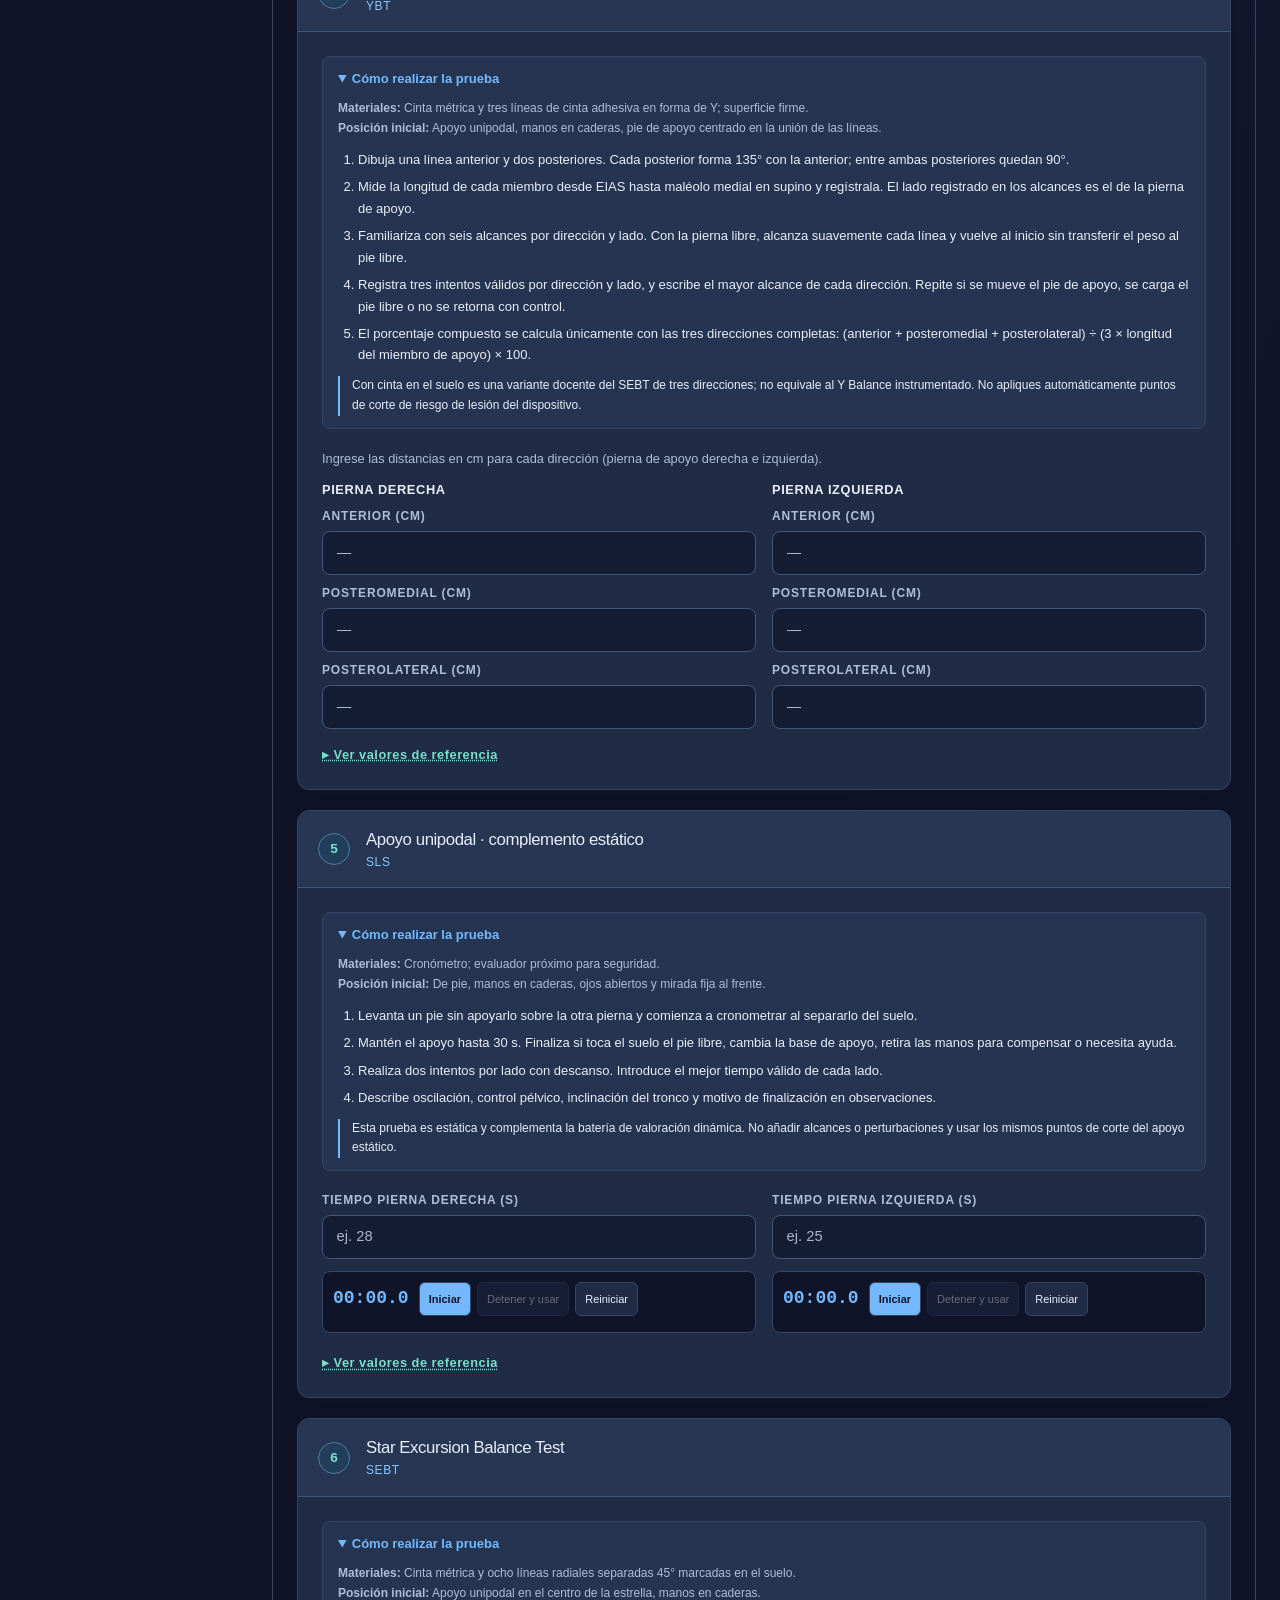
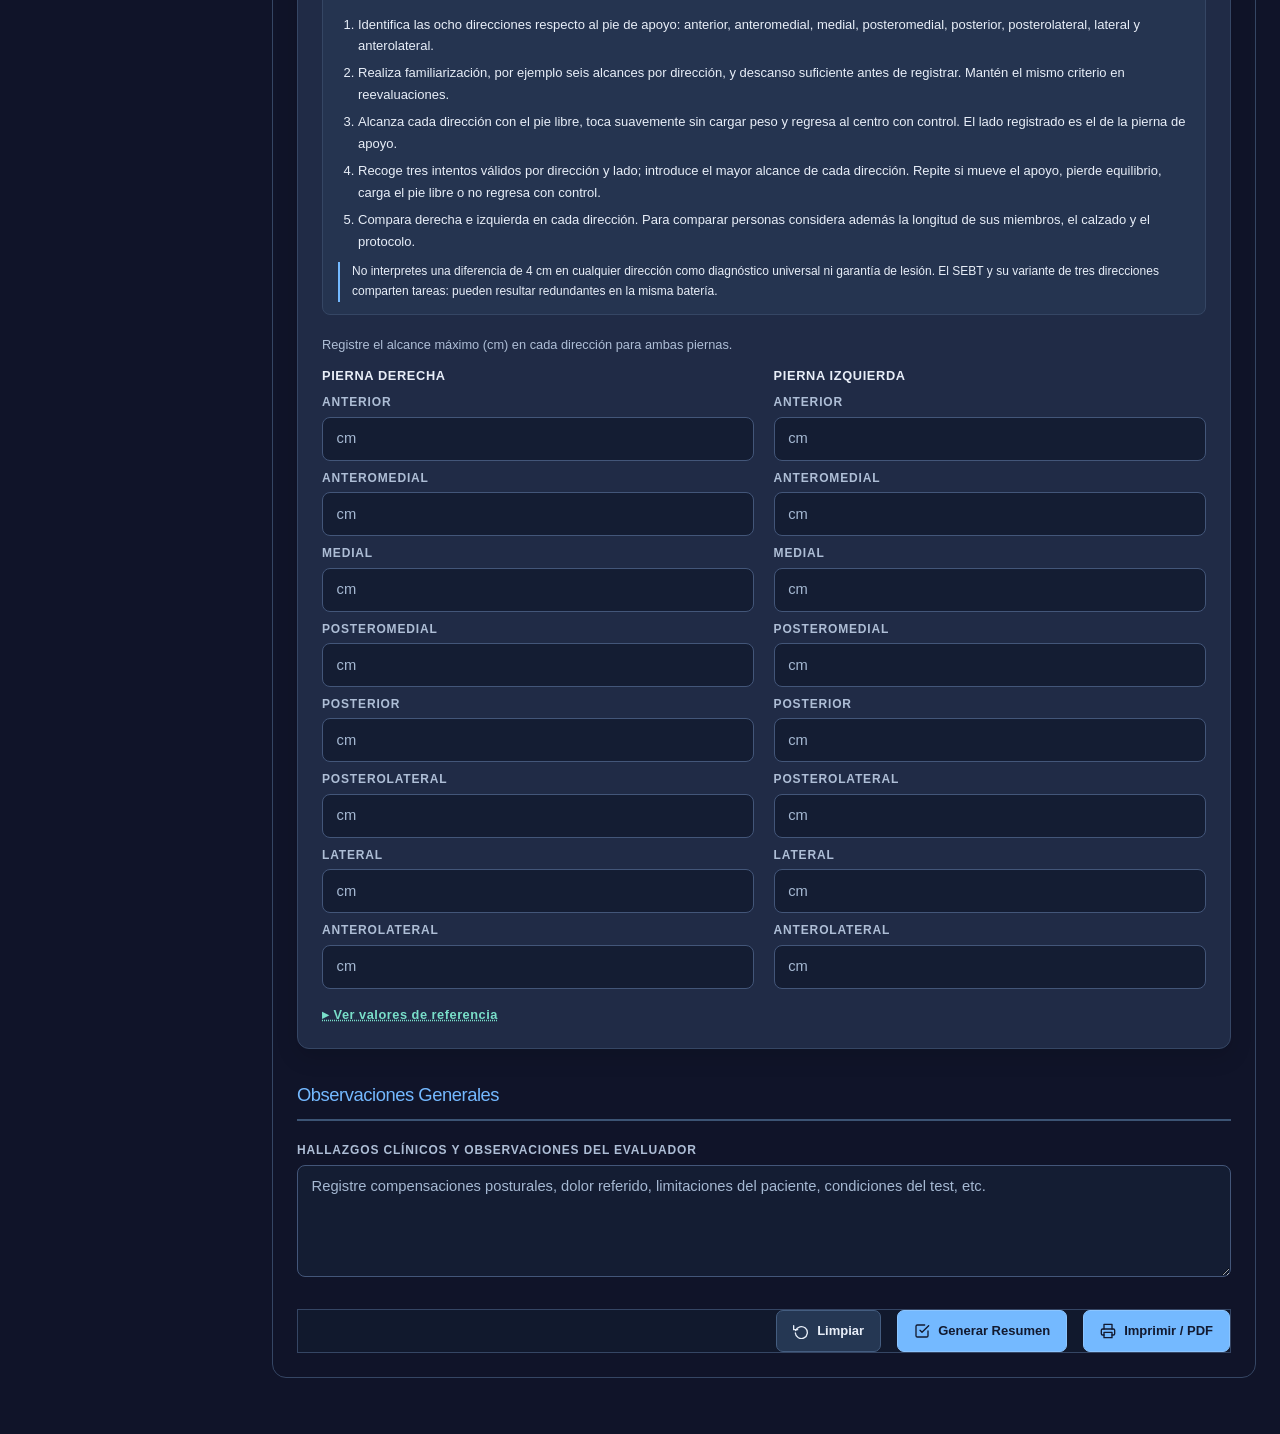
==== commit 716d7471: "Añadir valoración postural con fotos y PDF, procedimientos dinámicos y cronómetros integrados" ====
--- a/evaluacion_postura_dinamica.html
+++ b/evaluacion_postura_dinamica.html
@@ -377,9 +377,9 @@
 </style>
 <link rel="stylesheet" href="styles.css">
 <script src="live-charts.js" defer></script>
-</head>
+<script src="procedure-print.js" defer></script><script src="stopwatches.js" defer></script></head>
 <body>
-<a class="skip-link" href="#contenido">Ir al contenido</a><div class="academic-bar"><a class="academic-brand" href="index.html"><span class="app-mark" aria-hidden="true">B<span>1</span></span><span>Biomecánica 1<small>Universidad Nacional del Oriente</small></span></a><p class="nav-caption">ESPACIO DE PRÁCTICA</p><nav class="academic-nav" aria-label="Evaluaciones"><a href="index.html" aria-label="Inicio"><svg viewBox="0 0 24 24" fill="none" stroke="currentColor" stroke-width="1.6" stroke-linecap="round" stroke-linejoin="round" aria-hidden="true"><path d="m3 10 9-7 9 7v10H6V10m4 10v-7h4v7"/></svg><span class="nav-long">Inicio</span><span class="nav-short" aria-hidden="true">Inicio</span></a><a href="ficha_goniometria.html" aria-label="Goniometría"><svg viewBox="0 0 24 24" fill="none" stroke="currentColor" stroke-width="1.6" stroke-linecap="round" stroke-linejoin="round" aria-hidden="true"><path d="M4 19 16 4M4 19h17M9 13a9 9 0 0 1 5 6"/><circle cx="4" cy="19" r="1"/></svg><span class="nav-long">Goniometría</span><span class="nav-short" aria-hidden="true">Gonio.</span></a><a href="respiratoria.html" aria-label="Respiratoria"><svg viewBox="0 0 24 24" fill="none" stroke="currentColor" stroke-width="1.6" stroke-linecap="round" stroke-linejoin="round" aria-hidden="true"><path d="M12 3v9m0-4C7 2 3 9 3 16s7 4 7 0v-5m2-3c5-6 9 1 9 8s-7 4-7 0v-5"/></svg><span class="nav-long">Respiratoria</span><span class="nav-short" aria-hidden="true">Resp.</span></a><a href="evaluacion_postura_dinamica.html" aria-label="Valoración postural dinámica" aria-current="page"><svg viewBox="0 0 24 24" fill="none" stroke="currentColor" stroke-width="1.6" stroke-linecap="round" stroke-linejoin="round" aria-hidden="true"><circle cx="12" cy="4" r="2"/><path d="M12 6v9m-7-4 7-3 7 3m-7 4-4 6m4-6 4 6"/></svg><span class="nav-long">Valoración postural dinámica</span><span class="nav-short" aria-hidden="true">Dinámica</span></a><a href="marcha_carrera.html" aria-label="Marcha y carrera"><svg viewBox="0 0 24 24" fill="none" stroke="currentColor" stroke-width="1.6" stroke-linecap="round" stroke-linejoin="round" aria-hidden="true"><circle cx="15" cy="4" r="2"/><path d="m6 10 5-3 5 4h5m-10-4-2 7 5 3v5M9 14l-4 7"/></svg><span class="nav-long">Marcha y carrera</span><span class="nav-short" aria-hidden="true">Marcha</span></a></nav><div class="academic-teacher"><span class="teacher-avatar" aria-hidden="true">LC</span><span>Lic. Luis Castro<small>Docente · Biomecánica 1</small></span></div></div>
+<a class="skip-link" href="#contenido">Ir al contenido</a><div class="academic-bar"><a class="academic-brand" href="index.html"><span class="app-mark" aria-hidden="true">B<span>1</span></span><span>Biomecánica 1<small>Universidad Nacional del Oriente</small></span></a><p class="nav-caption">ESPACIO DE PRÁCTICA</p><nav class="academic-nav" aria-label="Evaluaciones"><a href="index.html" aria-label="Inicio"><svg viewBox="0 0 24 24" fill="none" stroke="currentColor" stroke-width="1.6" stroke-linecap="round" stroke-linejoin="round" aria-hidden="true"><path d="m3 10 9-7 9 7v10H6V10m4 10v-7h4v7"/></svg><span class="nav-long">Inicio</span><span class="nav-short" aria-hidden="true">Inicio</span></a><a href="ficha_goniometria.html" aria-label="Goniometría"><svg viewBox="0 0 24 24" fill="none" stroke="currentColor" stroke-width="1.6" stroke-linecap="round" stroke-linejoin="round" aria-hidden="true"><path d="M4 19 16 4M4 19h17M9 13a9 9 0 0 1 5 6"/><circle cx="4" cy="19" r="1"/></svg><span class="nav-long">Goniometría</span><span class="nav-short" aria-hidden="true">Gonio.</span></a><a href="respiratoria.html" aria-label="Respiratoria"><svg viewBox="0 0 24 24" fill="none" stroke="currentColor" stroke-width="1.6" stroke-linecap="round" stroke-linejoin="round" aria-hidden="true"><path d="M12 3v9m0-4C7 2 3 9 3 16s7 4 7 0v-5m2-3c5-6 9 1 9 8s-7 4-7 0v-5"/></svg><span class="nav-long">Respiratoria</span><span class="nav-short" aria-hidden="true">Resp.</span></a><a href="valoracion_postural.html" aria-label="Valoración postural"><svg viewBox="0 0 24 24" fill="none" stroke="currentColor" stroke-width="1.6" stroke-linecap="round" stroke-linejoin="round" aria-hidden="true"><circle cx="12" cy="4" r="2"/><path d="M12 6v9m-7-4h14m-7 4-4 6m4-6 4 6"/></svg><span class="nav-long">Valoración postural</span><span class="nav-short" aria-hidden="true">Postural</span></a><a href="evaluacion_postura_dinamica.html" aria-label="Valoración postural dinámica" aria-current="page"><svg viewBox="0 0 24 24" fill="none" stroke="currentColor" stroke-width="1.6" stroke-linecap="round" stroke-linejoin="round" aria-hidden="true"><circle cx="12" cy="4" r="2"/><path d="M12 6v9m-7-4 7-3 7 3m-7 4-4 6m4-6 4 6"/></svg><span class="nav-long">Valoración postural dinámica</span><span class="nav-short" aria-hidden="true">Dinámica</span></a><a href="marcha_carrera.html" aria-label="Marcha y carrera"><svg viewBox="0 0 24 24" fill="none" stroke="currentColor" stroke-width="1.6" stroke-linecap="round" stroke-linejoin="round" aria-hidden="true"><circle cx="15" cy="4" r="2"/><path d="m6 10 5-3 5 4h5m-10-4-2 7 5 3v5M9 14l-4 7"/></svg><span class="nav-long">Marcha y carrera</span><span class="nav-short" aria-hidden="true">Marcha</span></a></nav><div class="academic-teacher"><span class="teacher-avatar" aria-hidden="true">LC</span><span>Lic. Luis Castro<small>Docente · Biomecánica 1</small></span></div></div>
 <div class="page" id="contenido" tabindex="-1">
 
   <!-- ═══ HEADER ═══ -->
@@ -430,16 +430,16 @@
           <input type="text" id="pat-eval" placeholder="Nombre del evaluador"/>
         </div>
         <div class="field-group">
-          <label>Longitud de pierna (cm)</label>
+          <label>Longitud miembro derecho (cm)</label>
           <input type="number" id="leg-length" placeholder="cm" min="0" step="0.1" oninput="updateYBalance()"/>
-        </div>
+        </div><div class="field-group"><label for="leg-length-left">Longitud miembro izquierdo (cm)</label><input type="number" id="leg-length-left" min="0" step="0.1" placeholder="cm" oninput="updateYBalance()"></div>
       </div>
     </div>
   </header><section class="live-chart-card" id="live-chart" aria-labelledby="chart-heading"></section>
 
   <!-- ═══ BODY ═══ -->
   <div class="card-shell">
-    <div class="section-title">Pruebas de valoración postural dinámica</div>
+    <div class="section-title">Pruebas de valoración postural dinámica</div><div class="practice-note"><b>Interpretación:</b> los rangos de las tablas de FRT, TUG, STS y SLS son orientativos y dependen de edad, población y protocolo. No se deben aplicar como diagnóstico ni clasificación universal de estudiantes jóvenes.</div><details class="procedure"><summary>Fuentes y criterios del procedimiento</summary><ul><li><a href="https://www.sralab.org/rehabilitation-measures/functional-reach-test-modified-functional-reach-test" target="_blank" rel="noopener">RehabMeasures · Functional Reach Test</a></li><li><a href="https://www.cdc.gov/steadi/media/pdfs/STEADI-Assessment-TUG-508.pdf" target="_blank" rel="noopener">CDC STEADI · TUG</a></li><li><a href="https://www.sralab.org/rehabilitation-measures/five-times-sit-stand-test" target="_blank" rel="noopener">RehabMeasures · Five Times Sit to Stand</a></li><li><a href="https://www.sralab.org/rehabilitation-measures/lower-quarter-y-balance-test" target="_blank" rel="noopener">RehabMeasures · Y Balance instrumentado y distinción del SEBT</a></li><li><a href="https://pmc.ncbi.nlm.nih.gov/articles/PMC2953327/" target="_blank" rel="noopener">Plisky et al. · Protocolo de alcances y longitud de miembros</a></li></ul><p>Apoyo unipodal: protocolo docente descrito en esta ficha. La variante de alcances con cinta y el SEBT deben repetirse con las mismas condiciones.</p></details>
 
     <!-- ─── 1. FRT ─── -->
     <div class="test-card">
@@ -450,7 +450,7 @@
           <div class="test-abbr">FRT</div>
         </div>
       </div>
-      <div class="test-body">
+      <div class="test-body"><details class="procedure" open><summary>Cómo realizar la prueba</summary><p class="procedure-meta"><b>Materiales:</b> Cinta métrica fijada horizontalmente en pared y marcas de referencia.<br><b>Posición inicial:</b> De pie, junto a la pared sin apoyarse en ella; pies fijos y brazo cercano a 90° de flexión, puño cerrado.</p><ol><li>Ubica la referencia a la altura del acromion. Registra el punto de la cabeza del tercer metacarpiano en la posición inicial.</li><li>Indica alcanzar hacia adelante lo máximo posible, sin dar un paso ni tocar la pared. Registra la posición final del mismo punto.</li><li>Calcula distancia final − inicial en centímetros. Si se mueve un pie, hay apoyo en la pared o pérdida del equilibrio, repite el intento.</li><li>Realiza dos ensayos de familiarización y tres mediciones válidas. Introduce el promedio de esas tres en el campo de alcance y registra el miembro utilizado.</li></ol><p class="procedure-note">Usa siempre el mismo brazo y posición. Los puntos de corte de referencia dependen de la población y no constituyen diagnóstico para un universitario joven.</p></details>
         <div class="test-row">
           <div class="input-wrap">
             <label>Distancia de alcance (cm)</label>
@@ -490,7 +490,7 @@
           <div class="test-abbr">TUG</div>
         </div>
       </div>
-      <div class="test-body">
+      <div class="test-body"><details class="procedure" open><summary>Cómo realizar la prueba</summary><p class="procedure-meta"><b>Materiales:</b> Silla estable con apoyabrazos, cronómetro y marca a 3 metros.<br><b>Posición inicial:</b> Sentado al fondo de la silla, espalda apoyada; calzado y ayuda de marcha habituales.</p><ol><li>Mide 3 m desde la silla y marca la zona de giro. Explica la secuencia y realiza una práctica.</li><li>A la señal “ya”, inicia el cronómetro: levantarse, caminar a ritmo habitual hasta la marca, girar, regresar y sentarse.</li><li>Detén el tiempo cuando vuelva a quedar sentado. Los apoyabrazos y la ayuda habitual se permiten; documenta su uso.</li><li>Registra segundos y cantidad de intentos. Si usas dos o tres, introduce su promedio y mantén el mismo criterio al repetir la evaluación.</li></ol><p class="procedure-note">Camina cerca sin marcar el ritmo. Un tropiezo, ayuda física o interrupción debe anotarse; no mezcles esos intentos con los realizados sin asistencia.</p></details>
         <div class="test-row">
           <div class="input-wrap">
             <label>Tiempo (segundos)</label>
@@ -530,7 +530,7 @@
           <div class="test-abbr">STS</div>
         </div>
       </div>
-      <div class="test-body">
+      <div class="test-body"><details class="procedure" open><summary>Cómo realizar la prueba</summary><p class="procedure-meta"><b>Materiales:</b> Silla estable de altura conocida y cronómetro.<br><b>Posición inicial:</b> Sentado con espalda apoyada, pies apoyados y brazos cruzados sobre el pecho.</p><ol><li>Registra la altura del asiento; utiliza la misma silla en reevaluaciones. Explica y demuestra la tarea, con familiarización breve si es necesaria.</li><li>A la señal “ya”, inicia el tiempo. La persona se levanta completamente y se sienta cinco veces, tan rápido como pueda con control.</li><li>Detén el cronómetro al contactar el asiento con los glúteos después de la quinta repetición. Registra el tiempo total.</li><li>Si no completa cinco repeticiones, necesita ayuda o usa las manos, registra la modificación en observaciones; no introduzcas 0 segundos como si fuera un tiempo válido.</li></ol><p class="procedure-note">Detén la tarea ante pérdida de control, dolor o mareo. No cambies a un protocolo que finalice en la quinta bipedestación durante una comparación.</p></details>
         <div class="test-row">
           <div class="input-wrap">
             <label>Tiempo total (segundos)</label>
@@ -561,11 +561,11 @@
       <div class="test-header">
         <div class="test-number">4</div>
         <div>
-          <div class="test-name">Y Balance Test</div>
+          <div class="test-name">Alcance en Y · variante con cinta</div>
           <div class="test-abbr">YBT</div>
         </div>
       </div>
-      <div class="test-body">
+      <div class="test-body"><details class="procedure" open><summary>Cómo realizar la prueba</summary><p class="procedure-meta"><b>Materiales:</b> Cinta métrica y tres líneas de cinta adhesiva en forma de Y; superficie firme.<br><b>Posición inicial:</b> Apoyo unipodal, manos en caderas, pie de apoyo centrado en la unión de las líneas.</p><ol><li>Dibuja una línea anterior y dos posteriores. Cada posterior forma 135° con la anterior; entre ambas posteriores quedan 90°.</li><li>Mide la longitud de cada miembro desde EIAS hasta maléolo medial en supino y regístrala. El lado registrado en los alcances es el de la pierna de apoyo.</li><li>Familiariza con seis alcances por dirección y lado. Con la pierna libre, alcanza suavemente cada línea y vuelve al inicio sin transferir el peso al pie libre.</li><li>Registra tres intentos válidos por dirección y lado, y escribe el mayor alcance de cada dirección. Repite si se mueve el pie de apoyo, se carga el pie libre o no se retorna con control.</li><li>El porcentaje compuesto se calcula únicamente con las tres direcciones completas: (anterior + posteromedial + posterolateral) ÷ (3 × longitud del miembro de apoyo) × 100.</li></ol><p class="procedure-note">Con cinta en el suelo es una variante docente del SEBT de tres direcciones; no equivale al Y Balance instrumentado. No apliques automáticamente puntos de corte de riesgo de lesión del dispositivo.</p></details>
         <div style="margin-bottom:.7rem;font-size:.8rem;color:var(--gray-600);">Ingrese las distancias en cm para cada dirección (pierna de apoyo derecha e izquierda).</div>
         <div style="display:grid;grid-template-columns:1fr 1fr;gap:1rem;">
           <div>
@@ -603,14 +603,7 @@
         <div id="ybt-pct" style="margin-top:.6rem;font-size:.84rem;color:var(--gray-600);display:none;"></div>
         <div class="ref-table-wrap">
           <button class="ref-toggle" onclick="toggleRef('ybt-ref')">▸ Ver valores de referencia</button>
-          <table class="ref-table" id="ybt-ref">
-            <thead><tr><th>Condición</th><th>Clasificación</th></tr></thead>
-            <tbody>
-              <tr><td>≥ 90% long. pierna</td><td class="tag-normal">Normal</td></tr>
-              <tr><td>&lt; 90% long. pierna</td><td class="tag-high">Déficit</td></tr>
-              <tr><td>Asimetría &gt; 4 cm (anterior)</td><td class="tag-high">Riesgo de lesión</td></tr>
-            </tbody>
-          </table>
+          <table class="ref-table" id="ybt-ref"><thead><tr><th>Medida</th><th>Registro</th></tr></thead><tbody><tr><td>Alcances</td><td>Mayor distancia válida por dirección y lado, en cm</td></tr><tr><td>Compuesto</td><td>Suma de tres alcances / (3 × longitud del miembro) × 100</td></tr><tr><td>Comparación</td><td>Descriptiva; sin puntos de corte universales para la variante con cinta</td></tr></tbody></table>
         </div>
       </div>
     </div>
@@ -620,19 +613,19 @@
       <div class="test-header">
         <div class="test-number">5</div>
         <div>
-          <div class="test-name">Single Leg Stance Dinámico</div>
+          <div class="test-name">Apoyo unipodal · complemento estático</div>
           <div class="test-abbr">SLS</div>
         </div>
       </div>
-      <div class="test-body">
+      <div class="test-body"><details class="procedure" open><summary>Cómo realizar la prueba</summary><p class="procedure-meta"><b>Materiales:</b> Cronómetro; evaluador próximo para seguridad.<br><b>Posición inicial:</b> De pie, manos en caderas, ojos abiertos y mirada fija al frente.</p><ol><li>Levanta un pie sin apoyarlo sobre la otra pierna y comienza a cronometrar al separarlo del suelo.</li><li>Mantén el apoyo hasta 30 s. Finaliza si toca el suelo el pie libre, cambia la base de apoyo, retira las manos para compensar o necesita ayuda.</li><li>Realiza dos intentos por lado con descanso. Introduce el mejor tiempo válido de cada lado.</li><li>Describe oscilación, control pélvico, inclinación del tronco y motivo de finalización en observaciones.</li></ol><p class="procedure-note">Esta prueba es estática y complementa la batería de valoración dinámica. No añadir alcances o perturbaciones y usar los mismos puntos de corte del apoyo estático.</p></details>
         <div class="test-row">
           <div class="input-wrap">
             <label>Tiempo pierna derecha (s)</label>
-            <input type="number" id="sls-r" placeholder="ej. 28" step="0.1" oninput="evaluate('sls')"/>
+            <input type="number" id="sls-r" min="0" max="30" placeholder="ej. 28" step="0.1" oninput="evaluate('sls')"/>
           </div>
           <div class="input-wrap">
             <label>Tiempo pierna izquierda (s)</label>
-            <input type="number" id="sls-l" placeholder="ej. 25" step="0.1" oninput="evaluate('sls')"/>
+            <input type="number" id="sls-l" min="0" max="30" placeholder="ej. 25" step="0.1" oninput="evaluate('sls')"/>
           </div>
         </div>
         <div class="risk-display" id="sls-risk"></div>
@@ -660,7 +653,7 @@
           <div class="test-abbr">SEBT</div>
         </div>
       </div>
-      <div class="test-body">
+      <div class="test-body"><details class="procedure" open><summary>Cómo realizar la prueba</summary><p class="procedure-meta"><b>Materiales:</b> Cinta métrica y ocho líneas radiales separadas 45° marcadas en el suelo.<br><b>Posición inicial:</b> Apoyo unipodal en el centro de la estrella, manos en caderas.</p><ol><li>Identifica las ocho direcciones respecto al pie de apoyo: anterior, anteromedial, medial, posteromedial, posterior, posterolateral, lateral y anterolateral.</li><li>Realiza familiarización, por ejemplo seis alcances por dirección, y descanso suficiente antes de registrar. Mantén el mismo criterio en reevaluaciones.</li><li>Alcanza cada dirección con el pie libre, toca suavemente sin cargar peso y regresa al centro con control. El lado registrado es el de la pierna de apoyo.</li><li>Recoge tres intentos válidos por dirección y lado; introduce el mayor alcance de cada dirección. Repite si mueve el apoyo, pierde equilibrio, carga el pie libre o no regresa con control.</li><li>Compara derecha e izquierda en cada dirección. Para comparar personas considera además la longitud de sus miembros, el calzado y el protocolo.</li></ol><p class="procedure-note">No interpretes una diferencia de 4 cm en cualquier dirección como diagnóstico universal ni garantía de lesión. El SEBT y su variante de tres direcciones comparten tareas: pueden resultar redundantes en la misma batería.</p></details>
         <div style="margin-bottom:.7rem;font-size:.8rem;color:var(--gray-600);">Registre el alcance máximo (cm) en cada dirección para ambas piernas.</div>
         <div style="display:grid;grid-template-columns:1fr 1fr;gap:1.2rem;">
           <div>
@@ -689,14 +682,7 @@
         <div class="risk-display" id="sebt-risk"></div>
         <div class="ref-table-wrap">
           <button class="ref-toggle" onclick="toggleRef('sebt-ref')">▸ Ver valores de referencia</button>
-          <table class="ref-table" id="sebt-ref">
-            <thead><tr><th>Condición</th><th>Clasificación</th></tr></thead>
-            <tbody>
-              <tr><td>Asimetría &gt; 4 cm en cualquier dirección</td><td class="tag-high">Riesgo de lesión</td></tr>
-              <tr><td>Alcances reducidos bilateralmente</td><td class="tag-moderate">Déficit funcional</td></tr>
-              <tr><td>Alcances simétricos y adecuados</td><td class="tag-normal">Normal</td></tr>
-            </tbody>
-          </table>
+          <table class="ref-table" id="sebt-ref"><thead><tr><th>Medida</th><th>Registro</th></tr></thead><tbody><tr><td>Alcance</td><td>Mayor intento válido por dirección y pierna de apoyo</td></tr><tr><td>Diferencia D/I</td><td>Comparación descriptiva, sin diagnóstico automático</td></tr></tbody></table>
         </div>
       </div>
     </div>
@@ -752,7 +738,7 @@
 
 // ── Risk display helper ──
 function showRisk(el, level, text) {
-  const icons = { normal: '✓', moderate: '⚠', high: '✕' };
+  const icons = { normal: '✓', moderate: '⚠', high: '✕', descriptive:'•' };
   el.className = 'risk-display visible ' + level;
   el.innerHTML = `<span class="risk-dot"></span><strong>${icons[level]}</strong> ${text}`;
 }
@@ -816,75 +802,34 @@
 
 // ── Y Balance ──
 function updateYBalance() {
-  const ll = parseFloat(document.getElementById('leg-length').value);
-  const fields = ['ybt-r-ant','ybt-r-pm','ybt-r-pl','ybt-l-ant','ybt-l-pm','ybt-l-pl'];
-  const vals = fields.map(id => parseFloat(document.getElementById(id).value));
-  const el = document.getElementById('ybt-risk');
-  const pctEl = document.getElementById('ybt-pct');
-
-  const rAnt = vals[0], lAnt = vals[3];
-  const anyVal = vals.some(v => !isNaN(v));
-  if (!anyVal) { el.className = 'risk-display'; pctEl.style.display='none'; return; }
-
-  let msgs = [], level = 'normal';
-
-  // Asymmetry in anterior
-  if (!isNaN(rAnt) && !isNaN(lAnt)) {
-    const diff = Math.abs(rAnt - lAnt);
-    if (diff > 4) { msgs.push(`Asimetría anterior: ${diff.toFixed(1)} cm > 4 cm`); level = 'high'; }
-  }
-
-  // % leg length
-  if (!isNaN(ll) && ll > 0) {
-    let pctLines = [];
-    const sides = [
-      {name:'Der', a:vals[0], pm:vals[1], pl:vals[2]},
-      {name:'Izq', a:vals[3], pm:vals[4], pl:vals[5]}
-    ];
-    sides.forEach(s => {
-      const measured = [s.a, s.pm, s.pl].filter(v => !isNaN(v));
-      if (measured.length > 0) {
-        const avg = measured.reduce((a,b)=>a+b,0)/measured.length;
-        const pct = (avg/ll)*100;
-        pctLines.push(`${s.name}: ${pct.toFixed(1)}%`);
-        if (pct < 90 && level !== 'high') level = 'high';
-      }
-    });
-    pctEl.textContent = '% Long. pierna — ' + pctLines.join(' | ');
-    pctEl.style.display = 'block';
-  } else { pctEl.style.display='none'; }
-
-  if (msgs.length === 0 && level === 'normal') msgs.push('Sin asimetrías detectadas');
-  showRisk(el, level, msgs.join(' · '));
+ const el=document.getElementById('ybt-risk'),pct=document.getElementById('ybt-pct');
+ const sides=[['r','Derecho','leg-length'],['l','Izquierdo','leg-length-left']];
+ const lines=[]; let any=false;
+ sides.forEach(([side,label,lengthId])=>{
+  const values=['ant','pm','pl'].map(d=>parseFloat(document.getElementById('ybt-'+side+'-'+d).value));
+  any=any||values.some(v=>Number.isFinite(v));
+  const length=parseFloat(document.getElementById(lengthId).value);
+  if(values.every(v=>Number.isFinite(v)&&v>=0)&&length>0) lines.push(label+': '+(values.reduce((a,b)=>a+b,0)/(3*length)*100).toFixed(1)+'%');
+ });
+ pct.textContent='Compuesto / longitud del miembro — '+lines.join(' | ');pct.style.display=lines.length?'block':'none';
+ if(!any){el.className='risk-display';return;}
+ const r=parseFloat(document.getElementById('ybt-r-ant').value),l=parseFloat(document.getElementById('ybt-l-ant').value);
+ const text=Number.isFinite(r)&&Number.isFinite(l)?'Diferencia anterior: '+Math.abs(r-l).toFixed(1)+' cm. Registro descriptivo, sin clasificación automática.':'Completa ambos lados para comparar; tres direcciones y longitud por lado para el porcentaje compuesto.';
+ showRisk(el,'descriptive',text);
 }
 
 // ── SEBT ──
 function evaluateSEBT() {
-  const dirs = ['ant','am','m','pm','p','pl','l','al'];
-  const rVals = dirs.map(d => parseFloat(document.getElementById('sebt-r-'+d).value));
-  const lVals = dirs.map(d => parseFloat(document.getElementById('sebt-l-'+d).value));
-  const el = document.getElementById('sebt-risk');
-
-  const hasAny = [...rVals,...lVals].some(v => !isNaN(v));
-  if (!hasAny) { el.className='risk-display'; return; }
-
-  let asymDirs = [];
-  dirs.forEach((d,i) => {
-    if (!isNaN(rVals[i]) && !isNaN(lVals[i])) {
-      const diff = Math.abs(rVals[i]-lVals[i]);
-      if (diff > 4) asymDirs.push(d.toUpperCase()+'('+diff.toFixed(1)+'cm)');
-    }
-  });
-
-  if (asymDirs.length > 0) {
-    showRisk(el, 'high', 'Asimetría > 4 cm en: ' + asymDirs.join(', '));
-  } else {
-    showRisk(el, 'normal', 'Sin asimetrías significativas detectadas');
-  }
+ const dirs=['ant','am','m','pm','p','pl','l','al'];
+ const el=document.getElementById('sebt-risk');const diffs=[];
+ dirs.forEach(d=>{const r=parseFloat(document.getElementById('sebt-r-'+d).value),l=parseFloat(document.getElementById('sebt-l-'+d).value);if(Number.isFinite(r)&&Number.isFinite(l))diffs.push(d.toUpperCase()+': '+Math.abs(r-l).toFixed(1)+' cm');});
+ if(!diffs.length){el.className='risk-display';return;}
+ showRisk(el,'descriptive','Diferencias absolutas D/I — '+diffs.join(' · ')+'. Interpretar con longitud de miembros y protocolo.');
 }
 
 // ── Summary ──
 function getRiskLabel(level) {
+  if(level==='descriptive') return 'Registro descriptivo';
   if (level === 'normal') return 'Normal';
   if (level === 'moderate') return 'Riesgo leve/moderado';
   return 'Riesgo alto / Déficit';
@@ -912,18 +857,15 @@
       const vals=[r,l].filter(v=>!isNaN(v));if(vals.length===0)return null;
       return evalSLS(Math.min(...vals));
     }},
-    { id:'ybt', name:'Y Balance', getVal:()=>'Ver detalle', getLevel:()=>{
+    { id:'ybt', name:'Alcance en Y', getVal:()=>'Ver detalle', getLevel:()=>{
       const el=document.getElementById('ybt-risk');
       if(!el.classList.contains('visible'))return null;
-      if(el.classList.contains('high'))return['high','Déficit / Asimetría'];
-      if(el.classList.contains('moderate'))return['moderate','Moderado'];
-      return['normal','Normal'];
+      return['descriptive','Registro descriptivo'];
     }},
     { id:'sebt', name:'SEBT', getVal:()=>'Ver detalle', getLevel:()=>{
       const el=document.getElementById('sebt-risk');
       if(!el.classList.contains('visible'))return null;
-      if(el.classList.contains('high'))return['high','Asimetría detectada'];
-      return['normal','Sin asimetría'];
+      return['descriptive','Registro descriptivo'];
     }},
   ];
 
@@ -964,6 +906,7 @@
 // ── Clear ──
 function clearForm() {
   if (!confirm('¿Desea limpiar todos los datos del formulario?')) return;
+  document.dispatchEvent(new Event('reset-stopwatches'));
   document.querySelectorAll('input:not([type=date]), select, textarea').forEach(el => { el.value = ''; });
   document.querySelectorAll('.risk-display').forEach(el => el.className = 'risk-display');
   document.getElementById('ybt-pct').style.display = 'none';
--- a/styles.css
+++ b/styles.css
@@ -232,3 +232,18 @@
 
 @media screen { .chart-controls button:disabled { opacity:.42;cursor:not-allowed; } }
 @media print { .academic-teacher { display:block!important;font-size:11px;color:#334;margin-top:5px; }.teacher-avatar { display:none; }.academic-teacher small { display:none; } }
+/* Ficha postural y procedimientos */
+.segment-table{min-width:900px}.segment-table th:first-child{min-width:250px;width:35%}.segment-table small,.posture-observations small{display:block;font-weight:400;font-size:11px;margin-top:5px;line-height:1.5;color:var(--muted)}.segment-table input{min-width:60px!important;width:65px!important}.segment-table output{white-space:nowrap;font-variant-numeric:tabular-nums}.posture-observations th{width:32%}.posture-observations textarea{min-width:150px;min-height:70px}.posture-observations select{min-width:145px}.consent-label{display:flex!important;align-items:center;gap:10px;margin:18px 0}.photo-grid{display:grid;grid-template-columns:repeat(3,minmax(0,1fr));gap:16px}.photo-card{min-width:0;border:1px solid var(--line);border-radius:10px;padding:14px;background:var(--canvas)}.photo-card h3{margin:0 0 14px;text-transform:capitalize}.photo-picker{font-size:12px;display:block}.photo-picker input{display:block;width:100%;font-size:11px;margin:8px 0 12px}.photo-card figure{margin:0}.photo-card img{display:block;width:100%;height:320px;object-fit:contain;background:var(--pale);border-radius:6px}.photo-card img[hidden],.photo-placeholder[hidden]{display:none}.photo-placeholder{height:320px;display:grid;place-items:center;font-size:13px;color:var(--muted);border:1px dashed var(--line);border-radius:6px}.photo-card figcaption{font-size:12px;text-align:center;padding:8px;color:var(--muted)}.photo-status{font-size:11px;min-height:34px;color:var(--muted)}.photo-remove{border:1px solid var(--line);border-radius:6px;background:var(--surface);color:var(--text);padding:8px;font-size:11px;width:100%}.procedure{border:1px solid var(--line);border-radius:8px;padding:12px 15px;margin-bottom:20px;background:var(--pale)}.procedure summary{cursor:pointer;font-size:13px;font-weight:650;color:var(--brand)}.procedure p,.procedure li{font-size:13px;line-height:1.65}.procedure ol{padding-left:20px;margin:10px 0}.procedure li{margin:6px 0}.procedure .procedure-meta{font-size:12px;color:var(--muted);margin:10px 0}.procedure-note{font-size:12px!important;border-left:2px solid var(--brand);padding-left:12px;margin-top:10px}.print-value{display:none}
+@media screen and (max-width:760px){.photo-grid{grid-template-columns:1fr}.academic-nav a{font-size:9px;padding-inline:1px}.academic-nav a svg{width:19px}.photo-card img{height:360px}}
+@media print{
+ #posture-print,#posture-clear,.photo-picker,.photo-remove,.photo-status,#posture-status{display:none!important}
+ #posture-form input,#posture-form select,#posture-form textarea{display:none!important}
+ #posture-form .print-value{display:block;white-space:pre-wrap;overflow-wrap:anywhere;color:#111;font-size:10px;border-bottom:1px solid #ddd;padding:3px;min-height:16px}
+ #posture-form .segment-table .print-value{border:0;text-align:center}
+ .segment-table{min-width:0!important;font-size:9px}.segment-table th:first-child{min-width:0;width:32%}.segment-table th,.segment-table td{padding:4px!important}.segment-table small,.posture-observations small{font-size:8px;color:#444}.posture-observations textarea{min-width:0}.posture-observations th{width:30%}
+ .photo-section{break-before:page}.photo-grid{grid-template-columns:repeat(3,minmax(0,1fr));gap:8px}.photo-card{background:#fff;border-color:#bbb;padding:7px}.photo-card img,.photo-placeholder{height:280px;background:#fff}.photo-card figcaption{color:#333}.photo-card h3{font-size:12px}.photo-section .result-note{font-size:9px}.consent-label{font-size:10px!important}.photo-card{break-inside:avoid}
+ .procedure{background:#fff;border-color:#bbb;break-inside:avoid}.procedure summary{color:#223}.procedure p,.procedure li{font-size:10px}.procedure .procedure-meta{color:#444}
+}
+.risk-display.descriptive{background:var(--pale);color:var(--brand);border:1px solid var(--line)}.si-risk.descriptive{color:var(--brand)}
+.stopwatch{display:flex;align-items:center;gap:6px;flex-wrap:wrap;margin:8px 0 4px;padding:10px;border:1px solid var(--line);border-radius:8px;background:var(--canvas)}.stopwatch-time{font-family:ui-monospace,Consolas,monospace;font-size:18px;font-weight:650;font-variant-numeric:tabular-nums;color:var(--brand);margin-right:4px}.stopwatch button{border:1px solid var(--line);border-radius:6px;padding:7px 9px;font-size:11px;background:var(--surface);color:var(--text);min-height:34px}.stopwatch button:first-of-type{background:var(--brand);color:#101429;font-weight:650}.stopwatch button:disabled{opacity:.4;cursor:not-allowed}.stopwatch-status{flex-basis:100%;font-size:10px;color:var(--muted)}
+@media print{.stopwatch{display:none!important}}
